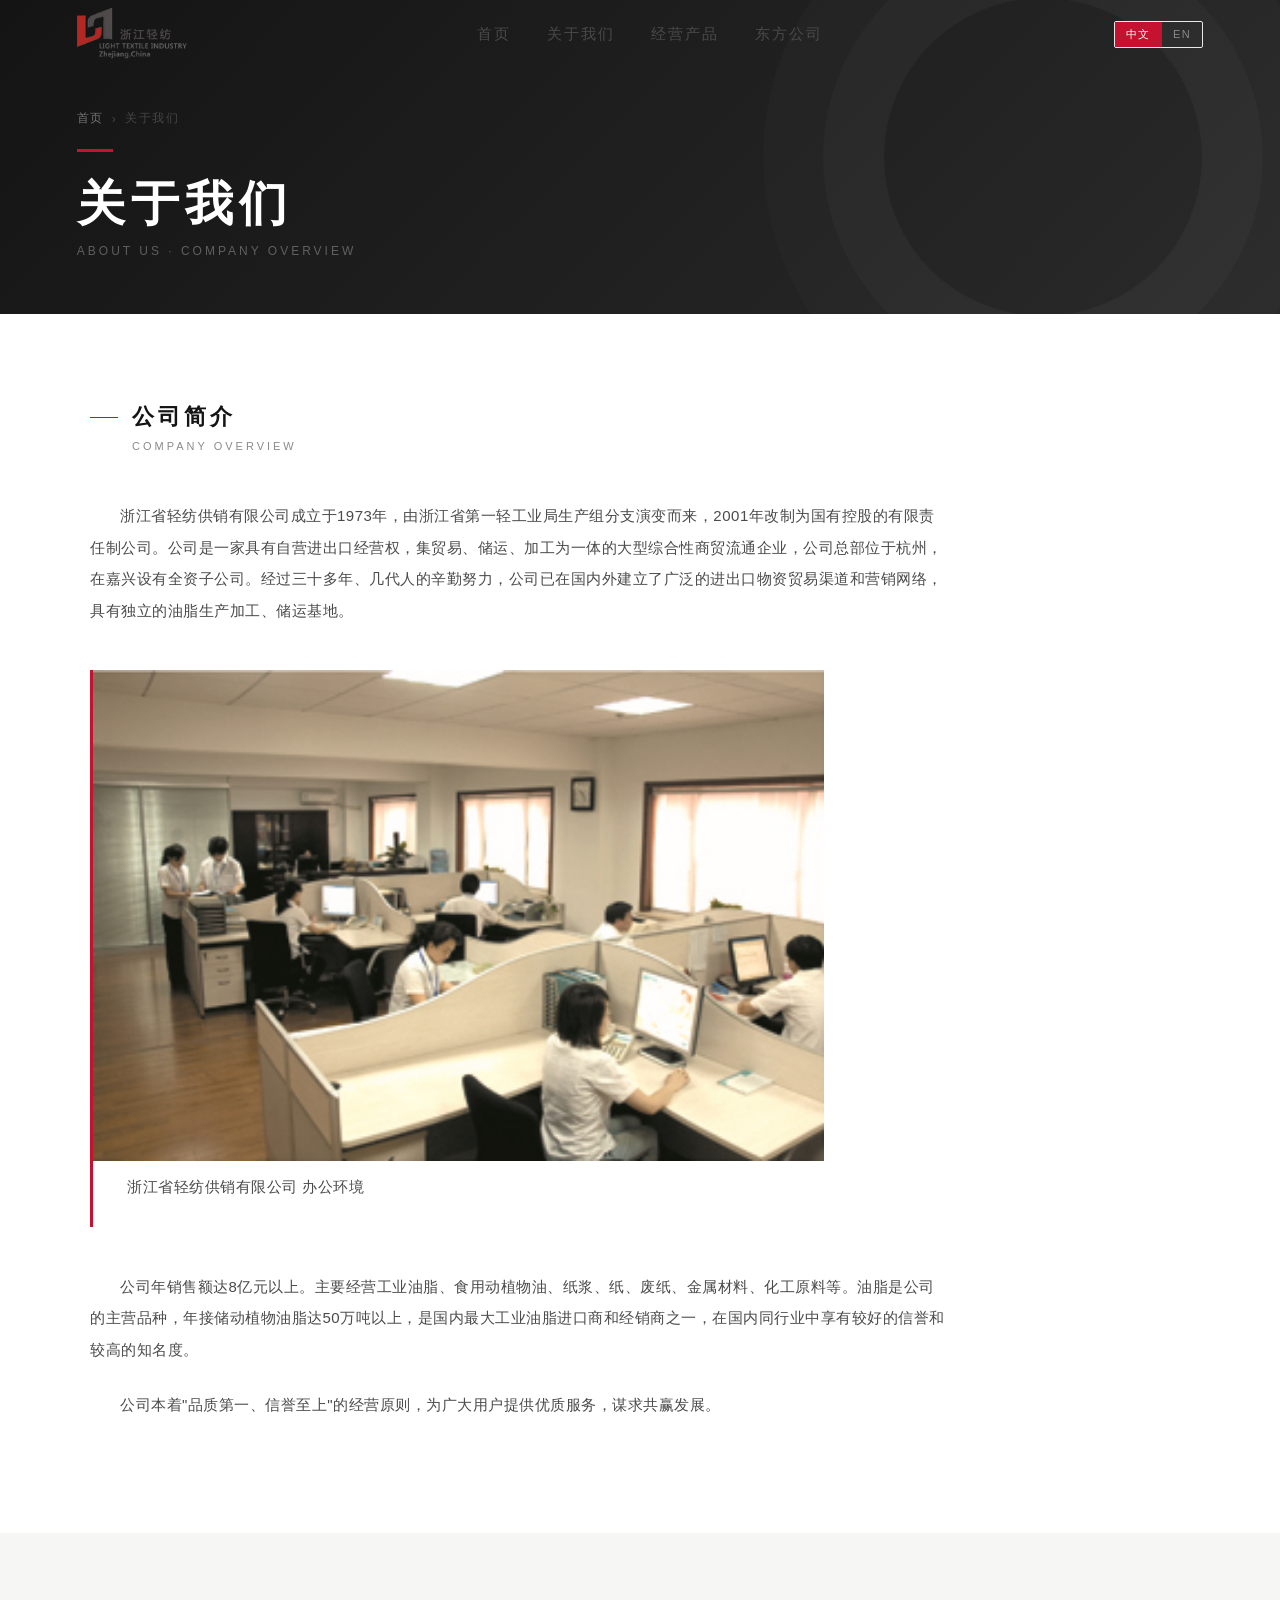
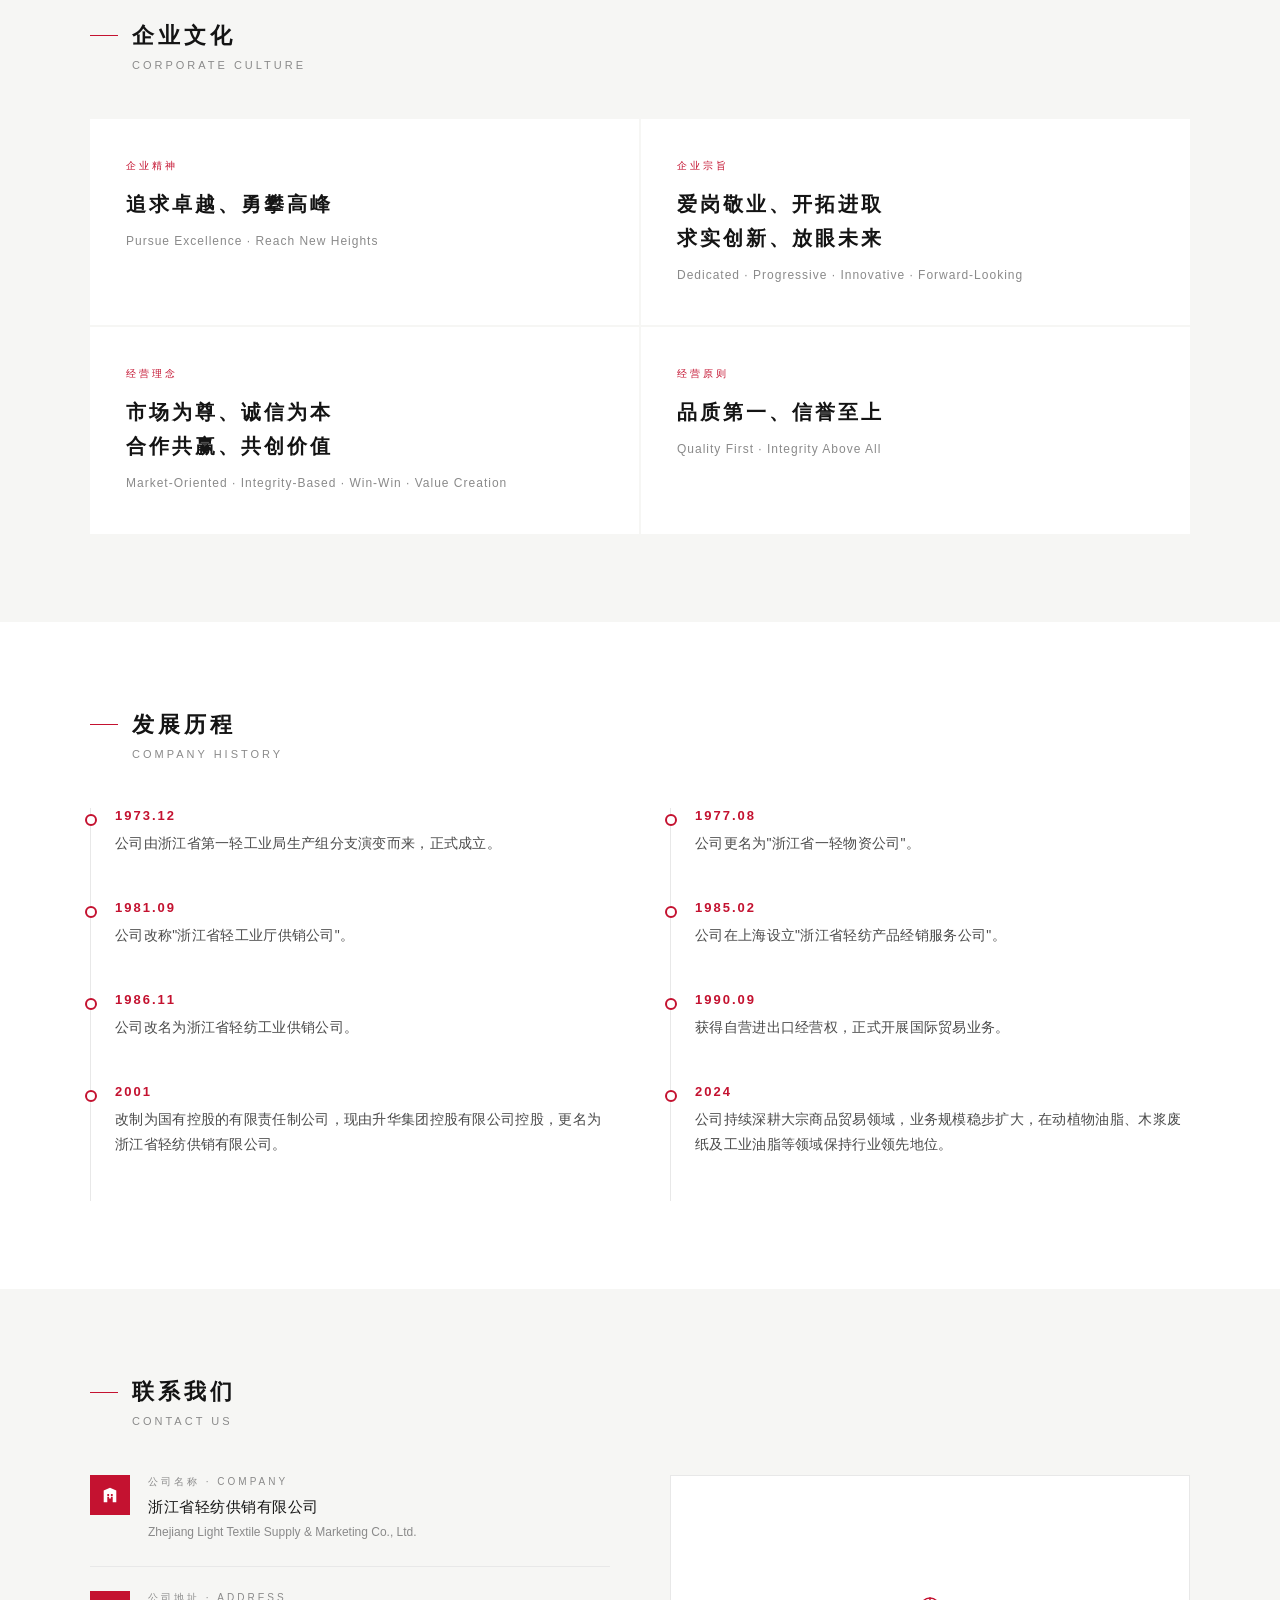
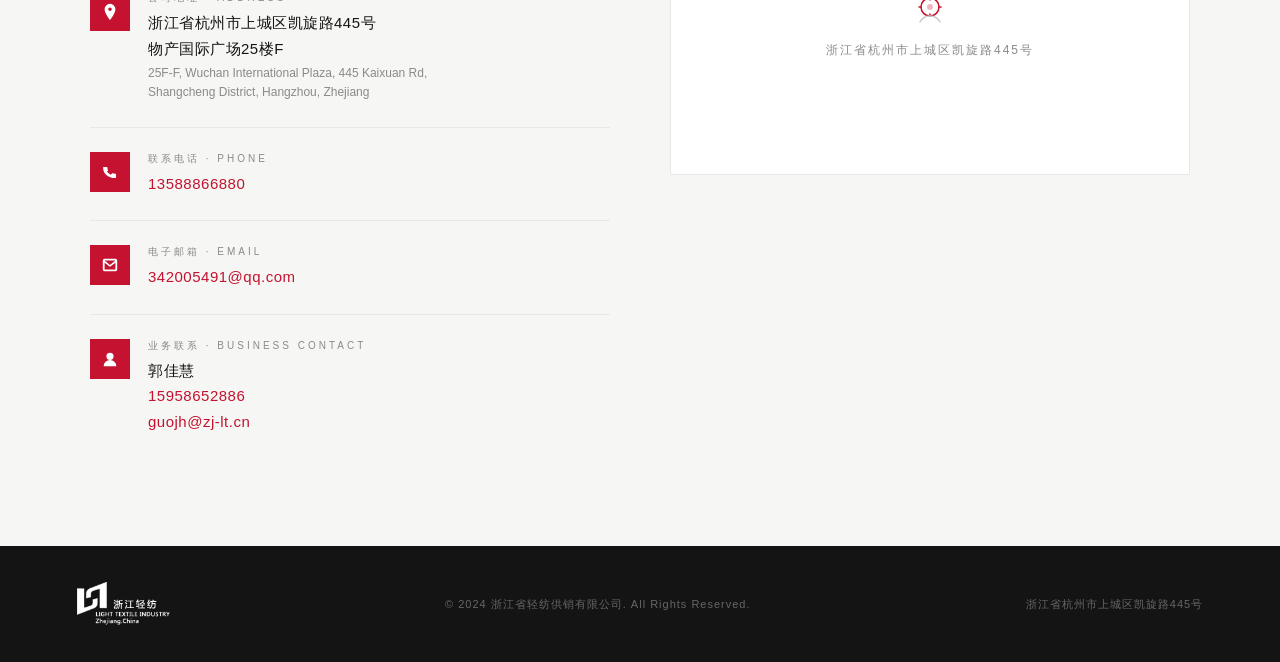
==== about.html @ 145a4813 "Add business contact person to about page contact section Co-Authored-By: Claude Sonnet 4.6 <noreply" ====
<!DOCTYPE html>
<html lang="zh-CN">
<head>
  <meta charset="UTF-8" />
  <meta name="viewport" content="width=device-width, initial-scale=1.0" />
  <title>关于我们 | 浙江省轻纺供销有限公司</title>
  <link rel="stylesheet" href="style.css" />
</head>
<body>

<!-- ════════════════════════════ NAV ════════════════════════════ -->
<nav id="nav" class="solid">
  <a class="logo" href="index.html">
    <img class="logo-img" src="images/logo-2.png" alt="浙江轻纺 Light Textile Industry" />
  </a>

  <ul class="nav-links">
    <li><a href="index.html"          data-i18n="nav_home"></a></li>
    <li><a href="about.html"          data-i18n="nav_about" class="nav-active"></a></li>
    <li><a href="index.html#business" data-i18n="nav_products"></a></li>
    <li><a href="#"                   data-i18n="nav_dongfang"></a></li>
  </ul>

  <div style="display:flex;align-items:center;gap:20px">
    <div class="lang-toggle">
      <button id="btn-cn" class="active" onclick="setLang('cn')">中文</button>
      <button id="btn-en"               onclick="setLang('en')">EN</button>
    </div>
    <div class="hamburger" id="ham" onclick="toggleMenu()">
      <span></span><span></span><span></span>
    </div>
  </div>
</nav>

<div class="mobile-menu" id="mobileMenu">
  <a href="index.html"          onclick="toggleMenu()" data-i18n="nav_home"></a>
  <a href="about.html"          onclick="toggleMenu()" data-i18n="nav_about"></a>
  <a href="index.html#business" onclick="toggleMenu()" data-i18n="nav_products"></a>
  <a href="#"                   onclick="toggleMenu()" data-i18n="nav_dongfang"></a>
</div>

<!-- ════════════════════════════ BANNER ════════════════════════════ -->
<div class="page-banner">
  <div class="breadcrumb">
    <a href="index.html" data-i18n="nav_home"></a>
    <span>›</span>
    <span data-i18n="nav_about"></span>
  </div>
  <div class="red-bar"></div>
  <h1 data-i18n="nav_about"></h1>
  <p  data-i18n="about_banner_en"></p>
</div>

<!-- ════════════════════════════ 公司简介 ════════════════════════════ -->
<div class="a-section" id="intro">
  <div class="a-section-inner">
    <div class="a-head rv">
      <div class="a-tag"><span data-i18n="tab_intro"></span></div>
      <p class="a-tag-en" data-i18n="tab_intro_en"></p>
    </div>

    <div class="intro-body">
      <p class="rv" data-i18n="intro_p1"></p>

      <div class="intro-img rv">
        <img src="images/aboutzjqf.png" alt="浙江省轻纺供销有限公司办公环境" style="width:66.67%;display:block;" />
        <p class="intro-img-cap" data-i18n="intro_img_cap"></p>
      </div>

      <p class="rv" data-i18n="intro_p2"></p>
      <p class="rv" data-i18n="intro_p3"></p>
    </div>
  </div>
</div>

<!-- ════════════════════════════ 企业文化 ════════════════════════════ -->
<div class="a-section a-section-alt" id="culture">
  <div class="a-section-inner">
    <div class="a-head rv">
      <div class="a-tag"><span data-i18n="tab_culture"></span></div>
      <p class="a-tag-en" data-i18n="tab_culture_en"></p>
    </div>

    <div class="culture-grid">
      <div class="culture-card rv d1">
        <div class="culture-label" data-i18n="cult1_lbl"></div>
        <div class="culture-value" data-i18n="cult1_val"></div>
        <div class="culture-value-en" data-i18n="cult1_en"></div>
      </div>
      <div class="culture-card rv d2">
        <div class="culture-label" data-i18n="cult2_lbl"></div>
        <div class="culture-value" data-i18n="cult2_val"></div>
        <div class="culture-value-en" data-i18n="cult2_en"></div>
      </div>
      <div class="culture-card rv d3">
        <div class="culture-label" data-i18n="cult3_lbl"></div>
        <div class="culture-value" data-i18n="cult3_val"></div>
        <div class="culture-value-en" data-i18n="cult3_en"></div>
      </div>
      <div class="culture-card rv d4">
        <div class="culture-label" data-i18n="cult4_lbl"></div>
        <div class="culture-value" data-i18n="cult4_val"></div>
        <div class="culture-value-en" data-i18n="cult4_en"></div>
      </div>
    </div>
  </div>
</div>

<!-- ════════════════════════════ 发展历程 ════════════════════════════ -->
<div class="a-section" id="history">
  <div class="a-section-inner">
    <div class="a-head rv">
      <div class="a-tag"><span data-i18n="tab_history"></span></div>
      <p class="a-tag-en" data-i18n="tab_history_en"></p>
    </div>

    <div class="timeline">
      <div class="tl-item rv d1">
        <div class="tl-dot"></div>
        <div class="tl-year">1973.12</div>
        <div class="tl-text" data-i18n="tl1"></div>
      </div>
      <div class="tl-item rv d2">
        <div class="tl-dot"></div>
        <div class="tl-year">1977.08</div>
        <div class="tl-text" data-i18n="tl2"></div>
      </div>
      <div class="tl-item rv d1">
        <div class="tl-dot"></div>
        <div class="tl-year">1981.09</div>
        <div class="tl-text" data-i18n="tl3"></div>
      </div>
      <div class="tl-item rv d2">
        <div class="tl-dot"></div>
        <div class="tl-year">1985.02</div>
        <div class="tl-text" data-i18n="tl4"></div>
      </div>
      <div class="tl-item rv d1">
        <div class="tl-dot"></div>
        <div class="tl-year">1986.11</div>
        <div class="tl-text" data-i18n="tl5"></div>
      </div>
      <div class="tl-item rv d2">
        <div class="tl-dot"></div>
        <div class="tl-year">1990.09</div>
        <div class="tl-text" data-i18n="tl6"></div>
      </div>
      <div class="tl-item rv d1">
        <div class="tl-dot"></div>
        <div class="tl-year">2001</div>
        <div class="tl-text" data-i18n="tl7"></div>
      </div>
      <div class="tl-item rv d2">
        <div class="tl-dot"></div>
        <div class="tl-year">2024</div>
        <div class="tl-text" data-i18n="tl8"></div>
      </div>
    </div>
  </div>
</div>

<!-- ════════════════════════════ 联系我们 ════════════════════════════ -->
<div class="a-section a-section-alt" id="contact">
  <div class="a-section-inner">
    <div class="a-head rv">
      <div class="a-tag"><span data-i18n="tab_contact"></span></div>
      <p class="a-tag-en" data-i18n="tab_contact_en"></p>
    </div>

    <div class="contact-panel-grid">
      <div class="c-items">
        <div class="cp-item rv d1">
          <div class="cp-icon">
            <svg width="18" height="18" viewBox="0 0 20 20" fill="currentColor">
              <path d="M3 18V5l7-3 7 3v13h-4v-4H7v4H3Zm4-7h2V9H7v2Zm4 0h2V9h-2v2Zm-4 3h2v-2H7v2Zm4 0h2v-2h-2v2Z"/>
            </svg>
          </div>
          <div>
            <p class="cp-lbl" data-i18n="c_company_lbl"></p>
            <p class="cp-val" data-i18n="c_company_val"></p>
            <p class="cp-val-en" data-i18n="c_company_en"></p>
          </div>
        </div>
        <div class="cp-item rv d2">
          <div class="cp-icon">
            <svg width="18" height="18" viewBox="0 0 20 20" fill="currentColor">
              <path d="M10 2a6 6 0 0 0-6 6c0 4.5 6 12 6 12s6-7.5 6-12a6 6 0 0 0-6-6Zm0 8a2 2 0 1 1 0-4 2 2 0 0 1 0 4Z"/>
            </svg>
          </div>
          <div>
            <p class="cp-lbl" data-i18n="c_addr_lbl"></p>
            <p class="cp-val" data-i18n="c_addr_val"></p>
            <p class="cp-val-en" data-i18n="c_addr_en"></p>
          </div>
        </div>
        <div class="cp-item rv d1">
          <div class="cp-icon">
            <svg width="18" height="18" viewBox="0 0 20 20" fill="currentColor">
              <path d="M6.6 8.8c.9 1.8 2.4 3.3 4.2 4.2l1.4-1.4c.2-.2.5-.3.7-.1 1 .3 2.1.5 3.1.5.4 0 .7.3.7.7V16c0 .4-.3.7-.7.7C7.5 16.7 2.3 11.5 2.3 5.2 2.3 4.8 2.6 4.5 3 4.5h3.5c.4 0 .7.3.7.7 0 1.1.2 2.1.5 3.1.1.2 0 .5-.1.7L6.6 8.8Z"/>
            </svg>
          </div>
          <div>
            <p class="cp-lbl" data-i18n="c_tel_lbl"></p>
            <p class="cp-val"><a href="tel:13588866880">13588866880</a></p>
          </div>
        </div>
        <div class="cp-item rv d2">
          <div class="cp-icon">
            <svg width="18" height="18" viewBox="0 0 20 20" fill="currentColor">
              <path d="M2 5a2 2 0 0 1 2-2h12a2 2 0 0 1 2 2v10a2 2 0 0 1-2 2H4a2 2 0 0 1-2-2V5Zm2 0 6 5 6-5H4Zm0 2.5V15h12V7.5L10 12 4 7.5Z"/>
            </svg>
          </div>
          <div>
            <p class="cp-lbl" data-i18n="c_email_lbl"></p>
            <p class="cp-val"><a href="mailto:342005491@qq.com">342005491@qq.com</a></p>
          </div>
        </div>
        <div class="cp-item rv d1" style="border-bottom:none">
          <div class="cp-icon">
            <svg width="18" height="18" viewBox="0 0 20 20" fill="currentColor">
              <path d="M10 11a4 4 0 1 0 0-8 4 4 0 0 0 0 8Zm-7 7a7 7 0 0 1 14 0H3Z"/>
            </svg>
          </div>
          <div>
            <p class="cp-lbl" data-i18n="c_biz_contact_lbl"></p>
            <p class="cp-val" data-i18n="c_biz_contact_name"></p>
            <p class="cp-val"><a href="tel:15958652886">15958652886</a></p>
            <p class="cp-val"><a href="mailto:guojh@zj-lt.cn">guojh@zj-lt.cn</a></p>
          </div>
        </div>
      </div>

      <div class="rv d2" style="display:flex;flex-direction:column;gap:0">
        <div class="map-placeholder">
          <svg width="36" height="36" viewBox="0 0 36 36" fill="none">
            <circle cx="18" cy="15" r="9" stroke="#C41230" stroke-width="1.5"/>
            <path d="M18 6v2M18 22v2M9 15H7M29 15h-2" stroke="#C41230" stroke-width="1.5" stroke-linecap="round"/>
            <circle cx="18" cy="15" r="3" fill="#C41230" opacity=".3"/>
            <path d="M8 30c2-4 5-6 10-6s8 2 10 6" stroke="#ccc" stroke-width="1.5" stroke-linecap="round"/>
          </svg>
          <span data-i18n="map_hint"></span>
        </div>
      </div>
    </div>
  </div>
</div>

<!-- ════════════════════════════ FOOTER ════════════════════════════ -->
<footer>
  <div class="f-logo"><img src="images/logo-2.png" alt="浙江轻纺" style="height:44px;width:auto;filter:brightness(0) invert(1);display:block;" /></div>
  <div class="f-copy" data-i18n="footer_copy"></div>
  <div class="f-addr" data-i18n="footer_addr"></div>
</footer>

<script src="main.js"></script>
</body>
</html>
---- style.css ----
/* ─── Reset & Variables ──────────────────────────────────────────── */
*, *::before, *::after { box-sizing: border-box; margin: 0; padding: 0; }

:root {
  --red:        #C41230;
  --red-dark:   #9B0E25;
  --red-light:  #E8183A;
  --ink:        #141414;
  --gray:       #4A4A4A;
  --muted:      #8A8A8A;
  --line:       #E8E8E8;
  --bg:         #F6F6F4;
  --white:      #FFFFFF;
  --font:       'PingFang SC','Noto Sans SC','Microsoft YaHei',sans-serif;
  --ease:       cubic-bezier(.25,.46,.45,.94);
}

html { scroll-behavior: smooth; }

body {
  font-family: var(--font);
  color: var(--ink);
  background: var(--white);
  overflow-x: hidden;
}

/* ─── Scrollbar ──────────────────────────────────────────────────── */
::-webkit-scrollbar { width: 4px; }
::-webkit-scrollbar-track { background: transparent; }
::-webkit-scrollbar-thumb { background: var(--red); border-radius: 2px; }

/* ─── Nav ────────────────────────────────────────────────────────── */
nav {
  position: fixed;
  inset: 0 0 auto;
  z-index: 900;
  height: 68px;
  padding: 0 6%;
  display: flex;
  align-items: center;
  justify-content: space-between;
  transition: background .4s var(--ease), box-shadow .4s var(--ease);
}
nav.solid {
  background: rgba(255,255,255,.96);
  backdrop-filter: blur(24px);
  box-shadow: 0 1px 0 var(--line);
}

.logo {
  display: flex;
  align-items: center;
  text-decoration: none;
  flex-shrink: 0;
}
.logo-img {
  height: 52px;
  width: auto;
  display: block;
  filter: none;
}

/* ── Language toggle ── */
.lang-toggle {
  display: flex;
  align-items: center;
  gap: 0;
  border: 1px solid var(--line);
  border-radius: 2px;
  overflow: hidden;
  flex-shrink: 0;
}
.lang-toggle button {
  padding: 5px 11px;
  font-family: var(--font);
  font-size: 11px; letter-spacing: 1.5px;
  background: transparent;
  border: none;
  cursor: pointer;
  color: var(--muted);
  transition: all .3s var(--ease);
}
.lang-toggle button.active {
  background: var(--red);
  color: #fff;
}
nav.solid .lang-toggle button.active {
  color: #fff;
}

.nav-links {
  display: flex; gap: 36px; list-style: none;
}
.nav-links a {
  font-size: 15px; letter-spacing: 2px;
  color: var(--gray);
  text-decoration: none;
  position: relative; padding-bottom: 3px;
  transition: color .3s;
}
.nav-links a::after {
  content: '';
  position: absolute; bottom: 0; left: 0;
  width: 0; height: 1px;
  background: var(--red);
  transition: width .35s var(--ease);
}
.nav-links a:hover::after { width: 100%; }
.nav-links a:hover { color: var(--red) !important; }

/* hamburger */
.hamburger {
  display: none; flex-direction: column; gap: 5px;
  cursor: pointer; padding: 4px;
}
.hamburger span {
  width: 24px; height: 1.5px;
  background: var(--ink);
  transition: all .3s var(--ease);
}

.mobile-menu {
  display: none; position: fixed;
  inset: 68px 0 0;
  background: rgba(255,255,255,.97);
  backdrop-filter: blur(24px);
  z-index: 800;
  flex-direction: column;
  align-items: center;
  justify-content: center;
  gap: 40px;
  opacity: 0;
  pointer-events: none;
  transition: opacity .3s var(--ease);
}
.mobile-menu.open { opacity: 1; pointer-events: all; }
.mobile-menu a {
  font-size: 20px; letter-spacing: 4px;
  color: var(--ink); text-decoration: none;
  font-weight: 300;
  transition: color .3s;
}
.mobile-menu a:hover { color: var(--red); }

/* ─── Hero ───────────────────────────────────────────────────────── */
.hero {
  position: relative;
  height: 100svh; min-height: 600px;
  overflow: hidden;
}

/* slides */
.slide {
  position: absolute; inset: 0;
  opacity: 0;
  transform: scale(1.06);
  transition: opacity 1.4s var(--ease), transform 1.4s var(--ease);
}
.slide.active { opacity: 1; transform: scale(1); }

.slide-1 { background: linear-gradient(145deg,#f8f5f0 0%,#f0e8df 40%,#ede2d5 65%,#f5f0e8 100%); }
.slide-2 {
  background-image: url('images/hero2.jpg');
  background-size: cover;
  background-position: center;
}
.slide-3 { background: linear-gradient(145deg,#f4f7fb 0%,#e8eef8 40%,#dce8f5 65%,#d8e6f2 100%); }

.slide-art {
  position: absolute; inset: 0;
  overflow: hidden;
}

/* slide 1 – geometric rings */
.slide-1 .slide-art::before {
  content: '';
  position: absolute;
  right: -10%; top: 50%; transform: translateY(-50%);
  width: 70vh; height: 70vh;
  border-radius: 50%;
  border: 1px solid rgba(0,0,0,.06);
  box-shadow:
    0 0 0 70px rgba(0,0,0,.025),
    0 0 0 140px rgba(0,0,0,.015),
    0 0 0 210px rgba(0,0,0,.01);
}

/* slide 2 – photo, no overlay */
.slide-2 .slide-art { display: none; }

/* slide 3 – radial rings from bottom-left */
.slide-3 .slide-art::before {
  content: '';
  position: absolute;
  left: -5%; bottom: -10%;
  width: 80vh; height: 80vh;
  border-radius: 50%;
  border: 1px solid rgba(0,0,0,.06);
  box-shadow:
    0 0 0 60px  rgba(0,0,0,.03),
    0 0 0 120px rgba(0,0,0,.02),
    0 0 0 190px rgba(0,0,0,.015),
    0 0 0 260px rgba(0,0,0,.01);
}

.hero-overlay { display: none; }

/* content */
.hero-content {
  position: relative; z-index: 10;
  height: 100%;
  display: flex; flex-direction: column;
  justify-content: center;
  padding: 0 6%;
  padding-top: 68px;
}

.hero-badge {
  display: inline-flex; align-items: center; gap: 10px;
  margin-bottom: 32px;
  opacity: 0; animation: fadeUp .9s var(--ease) .3s forwards;
}
.hero-badge-dot {
  width: 6px; height: 6px; border-radius: 50%;
  background: var(--red);
  animation: pulse 2s ease infinite;
}
@keyframes pulse {
  0%,100% { opacity: 1; transform: scale(1); }
  50%      { opacity: .5; transform: scale(1.4); }
}
.hero-badge-text {
  font-size: 11px; letter-spacing: 3px;
  color: var(--muted);
  text-transform: uppercase;
}

.hero-slogan {
  font-size: clamp(50px,8vw,100px);
  font-weight: 700;
  color: var(--ink);
  letter-spacing: 10px;
  line-height: 1.08;
  margin-bottom: 18px;
  opacity: 0; animation: fadeUp .9s var(--ease) .5s forwards;
}
.hero-slogan em {
  font-style: normal;
  color: var(--red);
}

.hero-sub {
  font-size: clamp(13px,1.6vw,18px);
  color: var(--muted);
  letter-spacing: 5px;
  font-weight: 300;
  margin-bottom: 52px;
  opacity: 0; animation: fadeUp .9s var(--ease) .7s forwards;
}

.hero-btns {
  display: flex; gap: 16px; flex-wrap: wrap;
  opacity: 0; animation: fadeUp .9s var(--ease) .9s forwards;
}

.btn {
  padding: 13px 34px;
  font-family: var(--font);
  font-size: 12px; letter-spacing: 2.5px;
  cursor: pointer; border: none;
  transition: all .3s var(--ease);
  text-decoration: none;
  display: inline-block;
}
.btn-red {
  background: var(--red); color: #fff;
}
.btn-red:hover {
  background: var(--red-dark);
  transform: translateY(-2px);
  box-shadow: 0 12px 32px rgba(196,18,48,.35);
}
.btn-ghost {
  background: transparent; color: var(--ink);
  border: 1px solid rgba(0,0,0,.2);
}
.btn-ghost:hover {
  border-color: var(--ink);
  background: rgba(0,0,0,.05);
}
.btn-dark {
  background: var(--ink); color: #fff;
}
.btn-dark:hover {
  background: #2a2a2a;
  transform: translateY(-2px);
  box-shadow: 0 12px 32px rgba(0,0,0,.2);
}

/* hero controls */
.hero-nav {
  position: absolute; z-index: 20;
  bottom: 44px; right: 6%;
  display: flex; align-items: center; gap: 14px;
}
.h-arrow {
  width: 44px; height: 44px;
  border: 1px solid rgba(0,0,0,.18);
  background: rgba(255,255,255,.6);
  backdrop-filter: blur(8px);
  color: var(--ink); cursor: pointer;
  display: grid; place-items: center;
  font-size: 16px;
  transition: all .3s var(--ease);
}
.h-arrow:hover { background: var(--red); border-color: var(--red); color: #fff; }

.h-dots { display: flex; gap: 7px; }
.h-dot {
  width: 6px; height: 6px; border-radius: 3px;
  background: rgba(0,0,0,.2);
  cursor: pointer;
  transition: all .4s var(--ease);
}
.h-dot.on { width: 22px; background: var(--red); }

/* scroll cue */
.scroll-cue {
  position: absolute; z-index: 20;
  bottom: 44px; left: 6%;
  display: flex; align-items: center; gap: 12px;
  color: var(--muted);
  font-size: 10px; letter-spacing: 3px;
  text-transform: uppercase;
}
.scroll-track {
  width: 44px; height: 1px;
  background: rgba(0,0,0,.15);
  overflow: hidden; position: relative;
}
.scroll-track::after {
  content: '';
  position: absolute; top: 0; left: -100%; width: 100%; height: 100%;
  background: var(--red);
  animation: track 2.2s ease infinite;
}
@keyframes track { to { left: 100%; } }

/* ─── Section base ───────────────────────────────────────────────── */
.section { padding: 110px 6%; }

.tag {
  display: flex; align-items: center; gap: 14px;
  margin-bottom: 18px;
}
.tag::before {
  content: ''; width: 28px; height: 1px; background: var(--red);
}
.tag span {
  font-size: 10px; letter-spacing: 4px;
  color: var(--red); text-transform: uppercase;
}

.sec-title {
  font-size: clamp(30px,4.5vw,54px);
  font-weight: 700;
  letter-spacing: 5px;
  line-height: 1.15;
  margin-bottom: 10px;
}
.sec-en {
  font-size: 11px; letter-spacing: 3px;
  color: var(--muted); text-transform: uppercase;
  font-weight: 300; margin-bottom: 64px;
}

/* ─── About ──────────────────────────────────────────────────────── */
.about { background: var(--white); }
.about-inner {
  display: grid;
  grid-template-columns: 1fr 420px;
  gap: 80px;
  align-items: center;
}

.about-lead {
  font-size: clamp(17px,2vw,22px);
  line-height: 1.9; letter-spacing: 1.5px;
  color: var(--gray); font-weight: 300;
  margin-bottom: 14px;
}
.about-lead strong { color: var(--red); font-weight: 700; }

.about-lead-en {
  font-size: 13px; line-height: 1.85;
  letter-spacing: .5px; color: var(--muted);
  font-weight: 300; margin-bottom: 48px;
}

.stats {
  display: flex; gap: 52px;
}
.stat-num {
  font-size: 52px; font-weight: 700;
  color: var(--red); line-height: 1;
  letter-spacing: -2px;
}
.stat-num sup { font-size: 22px; letter-spacing: 0; }
.stat-lbl {
  margin-top: 8px; font-size: 11px;
  color: var(--muted); letter-spacing: 1.5px;
  line-height: 1.7;
}

/* about visual */
.about-vis {
  position: relative;
  height: 500px;
}
.about-frame {
  position: absolute;
  inset: 0;
  background: var(--bg);
  overflow: hidden;
}
.about-frame svg { width: 100%; height: 100%; }

.about-accent {
  position: absolute;
  bottom: -24px; left: -24px;
  width: 180px; height: 180px;
  background: var(--red);
  opacity: .07;
  z-index: -1;
}
.about-line-v {
  position: absolute;
  top: 0; left: -1px;
  width: 3px; height: 100%;
  background: var(--red);
}

/* ─── Business ───────────────────────────────────────────────────── */
.business { background: var(--bg); }

.biz-grid {
  display: grid;
  grid-template-columns: repeat(3,1fr);
  gap: 2px;
}

.biz-card {
  background: var(--white);
  padding: 56px 40px 48px;
  position: relative; overflow: hidden;
  transition: transform .5s var(--ease), box-shadow .5s var(--ease);
  cursor: default;
}
.biz-card:hover {
  transform: translateY(-10px);
  box-shadow: 0 32px 64px rgba(0,0,0,.07);
  z-index: 5;
}
.biz-card::after {
  content: '';
  position: absolute; bottom: 0; left: 0;
  width: 100%; height: 3px;
  background: var(--red);
  transform: scaleX(0);
  transform-origin: left;
  transition: transform .45s var(--ease);
}
.biz-card:hover::after { transform: scaleX(1); }

.biz-num {
  position: absolute; top: 16px; right: 28px;
  font-size: 88px; font-weight: 700;
  color: var(--bg); line-height: 1;
  transition: color .4s;
  user-select: none;
}
.biz-card:hover .biz-num { color: rgba(196,18,48,.05); }

.biz-icon {
  width: 52px; height: 52px;
  color: var(--red); margin-bottom: 28px;
}

.biz-cn {
  font-size: 22px; font-weight: 700;
  letter-spacing: 3px; margin-bottom: 6px;
}
.biz-en {
  font-size: 11px; letter-spacing: 2.5px;
  color: var(--muted); text-transform: uppercase;
  margin-bottom: 24px;
}
.biz-desc {
  font-size: 13.5px; color: var(--gray);
  line-height: 1.85; letter-spacing: .3px;
}
.biz-desc em {
  display: block;
  font-style: normal; color: var(--muted);
  font-size: 12px; line-height: 1.8;
  margin-top: 14px; padding-top: 14px;
  border-top: 1px solid var(--line);
}

/* ─── Contact ────────────────────────────────────────────────────── */
.contact { background: var(--white); }

.contact-inner {
  display: grid;
  grid-template-columns: 1fr 380px;
  gap: 80px;
  align-items: start;
}

.c-items { display: flex; flex-direction: column; gap: 0; }

.c-item {
  display: flex; gap: 20px; align-items: flex-start;
  padding: 28px 0;
  border-bottom: 1px solid var(--line);
}
.c-item:first-child { padding-top: 0; }

.c-icon {
  width: 42px; height: 42px;
  background: var(--red);
  display: grid; place-items: center;
  color: #fff; flex-shrink: 0;
}
.c-lbl {
  font-size: 10px; letter-spacing: 3px;
  color: var(--muted); text-transform: uppercase;
  margin-bottom: 6px;
}
.c-val {
  font-size: 15px; color: var(--ink);
  letter-spacing: .8px; line-height: 1.7;
}
.c-val-en {
  font-size: 12px; color: var(--muted);
  line-height: 1.7; margin-top: 3px;
}
.c-val a { color: var(--red); text-decoration: none; }

/* right panel */
.c-right { display: flex; flex-direction: column; gap: 0; }

.qr-box {
  background: var(--bg);
  padding: 40px 32px;
  display: flex; flex-direction: column; align-items: center;
  gap: 16px;
}
.qr-wrap {
  width: 164px; height: 164px;
  background: #fff;
  padding: 10px;
  box-shadow: 0 4px 24px rgba(0,0,0,.06);
}
.qr-lbl {
  font-size: 11px; letter-spacing: 2px;
  color: var(--muted); text-align: center;
  line-height: 1.8;
}

.brand-band {
  background: linear-gradient(135deg,var(--red),var(--red-dark));
  padding: 36px 32px;
  text-align: center; color: #fff;
}
.brand-band h3 {
  font-size: 17px; font-weight: 700;
  letter-spacing: 3px; margin-bottom: 6px;
}
.brand-band p {
  font-size: 10px; letter-spacing: 2px;
  opacity: .7; margin-bottom: 22px;
}
.brand-band hr {
  border: none;
  border-top: 1px solid rgba(255,255,255,.2);
  margin: 0 auto 18px;
  width: 36px;
}
.brand-band cite {
  font-style: normal; font-size: 12px;
  opacity: .6; letter-spacing: 1.5px;
  line-height: 2;
}

/* ─── Footer ─────────────────────────────────────────────────────── */
footer {
  background: var(--ink);
  padding: 36px 6%;
  display: flex; align-items: center;
  justify-content: space-between;
  flex-wrap: wrap; gap: 16px;
}
.f-logo { color: #fff; font-size: 13px; font-weight: 600; letter-spacing: 2px; }
.f-copy { font-size: 11px; color: rgba(255,255,255,.35); letter-spacing: 1px; }
.f-addr { font-size: 11px; color: rgba(255,255,255,.35); letter-spacing: 1px; }

/* ─── Reveal ─────────────────────────────────────────────────────── */
.rv {
  opacity: 0;
  transform: translateY(36px);
  transition: opacity .85s var(--ease), transform .85s var(--ease);
}
.rv.in { opacity: 1; transform: translateY(0); }
.rv.d1 { transition-delay: .1s; }
.rv.d2 { transition-delay: .2s; }
.rv.d3 { transition-delay: .3s; }
.rv.d4 { transition-delay: .4s; }

@keyframes fadeUp {
  from { opacity: 0; transform: translateY(28px); }
  to   { opacity: 1; transform: translateY(0); }
}

/* ─── Responsive ─────────────────────────────────────────────────── */
@media (max-width: 900px) {
  .nav-links { display: none; }
  .hamburger { display: flex; }
  .mobile-menu { display: flex; }

  .about-inner { grid-template-columns: 1fr; }
  .about-vis { height: 320px; order: -1; }

  .biz-grid { grid-template-columns: 1fr; }

  .contact-inner { grid-template-columns: 1fr; }

  footer { flex-direction: column; text-align: center; }
}

@media (max-width: 600px) {
  .section { padding: 80px 5%; }
  .stats { gap: 28px; }
  .hero-slogan { letter-spacing: 6px; }
}
/* ─── Page Banner ────────────────────────────────────────────────── */
.page-banner {
  background: linear-gradient(135deg, var(--ink) 0%, #2a2a2a 100%);
  padding: 110px 6% 56px;
  position: relative;
  overflow: hidden;
}
.page-banner::after {
  content: '';
  position: absolute;
  right: 6%; top: 50%; transform: translateY(-50%);
  width: 320px; height: 320px;
  border-radius: 50%;
  border: 1px solid rgba(255,255,255,.04);
  box-shadow:
    0 0 0 60px  rgba(255,255,255,.025),
    0 0 0 120px rgba(255,255,255,.015);
}
.breadcrumb {
  display: flex; align-items: center; gap: 8px;
  font-size: 12px; letter-spacing: 1.5px;
  color: rgba(255,255,255,.4);
  margin-bottom: 22px;
}
.breadcrumb a {
  color: rgba(255,255,255,.4); text-decoration: none;
  transition: color .3s;
}
.breadcrumb a:hover { color: var(--red); }
.breadcrumb span { color: rgba(255,255,255,.2); }
.red-bar {
  width: 36px; height: 3px;
  background: var(--red);
  margin-bottom: 20px;
}
.page-banner h1 {
  font-size: clamp(28px,4vw,48px);
  font-weight: 700; color: #fff;
  letter-spacing: 6px;
  position: relative; z-index: 1;
}
.page-banner > p {
  font-size: 12px; letter-spacing: 3px;
  color: rgba(255,255,255,.3);
  margin-top: 8px; text-transform: uppercase;
  position: relative; z-index: 1;
}

/* ─── Section wrapper ────────────────────────────────────────────── */
.a-section {
  padding: 88px 6%;
  background: var(--white);
}
.a-section-alt {
  background: var(--bg);
}
.a-section-inner {
  max-width: 1100px;
  margin: 0 auto;
}

/* Section heading */
.a-head { margin-bottom: 48px; }
.a-tag {
  display: flex; align-items: center; gap: 14px;
  margin-bottom: 8px;
}
.a-tag::before {
  content: ''; width: 28px; height: 1px; background: var(--red);
}
.a-tag span {
  font-size: 22px; font-weight: 700;
  letter-spacing: 4px; color: var(--ink);
}
.a-tag-en {
  font-size: 11px; letter-spacing: 3px;
  color: var(--muted); text-transform: uppercase;
  padding-left: 42px;
}

/* ─── Intro ──────────────────────────────────────────────────────── */
.intro-body p {
  font-size: 15px; line-height: 2.1;
  color: var(--gray); letter-spacing: .5px;
  margin-bottom: 24px;
  text-indent: 2em;
  max-width: 860px;
}
.intro-img {
  margin: 44px 0;
  overflow: hidden;
  border-left: 3px solid var(--red);
}
.intro-img-cap {
  font-size: 11px; letter-spacing: 2px;
  color: var(--muted); margin-top: 10px;
  padding-left: 4px;
}

/* ─── Culture ────────────────────────────────────────────────────── */
.culture-grid {
  display: grid;
  grid-template-columns: repeat(2, 1fr);
  gap: 2px;
}
.culture-card {
  background: var(--white);
  padding: 40px 36px;
  position: relative;
  transition: transform .4s var(--ease), box-shadow .4s var(--ease);
}
.culture-card:hover {
  transform: translateY(-6px);
  box-shadow: 0 20px 48px rgba(0,0,0,.07);
  z-index: 2;
}
.culture-card::before {
  content: '';
  position: absolute; top: 0; left: 0;
  width: 3px; height: 100%;
  background: var(--red);
  transform: scaleY(0);
  transform-origin: top;
  transition: transform .4s var(--ease);
}
.culture-card:hover::before { transform: scaleY(1); }
.culture-label {
  font-size: 10px; letter-spacing: 3px;
  color: var(--red); text-transform: uppercase;
  margin-bottom: 14px;
}
.culture-value {
  font-size: 20px; font-weight: 700;
  letter-spacing: 3px; color: var(--ink);
  line-height: 1.7; white-space: pre-line;
}
.culture-value-en {
  font-size: 12px; letter-spacing: 1px;
  color: var(--muted); margin-top: 10px;
  line-height: 1.7;
}

/* ─── Timeline ───────────────────────────────────────────────────── */
.timeline {
  position: relative;
  padding-left: 0;
  display: grid;
  grid-template-columns: repeat(2, 1fr);
  gap: 0 60px;
}
.timeline::before {
  display: none;
}
.tl-item {
  position: relative;
  padding: 0 0 44px 24px;
  border-left: 1px solid var(--line);
}
.tl-item:last-child { padding-bottom: 0; }
.tl-dot {
  position: absolute; left: -6px; top: 6px;
  width: 12px; height: 12px; border-radius: 50%;
  border: 2px solid var(--red);
  background: var(--white);
  transition: background .3s;
}
.tl-item:hover .tl-dot { background: var(--red); }
.tl-year {
  font-size: 13px; font-weight: 700;
  color: var(--red); letter-spacing: 2px;
  margin-bottom: 8px;
}
.tl-text {
  font-size: 14px; color: var(--gray);
  letter-spacing: .3px; line-height: 1.8;
}

/* ─── Contact ────────────────────────────────────────────────────── */
.contact-panel-grid {
  display: grid;
  grid-template-columns: 1fr 1fr;
  gap: 60px;
  align-items: start;
}
.c-items { display: flex; flex-direction: column; }
.cp-item {
  display: flex; gap: 18px; align-items: flex-start;
  padding: 24px 0;
  border-bottom: 1px solid var(--line);
}
.cp-item:first-child { padding-top: 0; }
.cp-icon {
  width: 40px; height: 40px;
  background: var(--red);
  display: grid; place-items: center;
  color: #fff; flex-shrink: 0;
}
.cp-lbl {
  font-size: 10px; letter-spacing: 3px;
  color: var(--muted); text-transform: uppercase;
  margin-bottom: 5px;
}
.cp-val {
  font-size: 15px; color: var(--ink);
  letter-spacing: .5px; line-height: 1.7;
}
.cp-val a { color: var(--red); text-decoration: none; }
.cp-val-en { font-size: 12px; color: var(--muted); margin-top: 3px; line-height: 1.6; }
.map-placeholder {
  background: var(--white);
  height: 300px;
  display: flex; flex-direction: column;
  align-items: center; justify-content: center;
  gap: 14px; border: 1px solid var(--line);
  color: var(--muted);
  font-size: 12px; letter-spacing: 2px;
}

/* Nav active */
nav.solid .nav-active { color: var(--red) !important; }
nav.solid .nav-active::after { width: 100% !important; }

/* ─── Responsive ─────────────────────────────────────────────────── */
@media (max-width: 900px) {
  .culture-grid { grid-template-columns: 1fr; }
  .timeline { grid-template-columns: 1fr; gap: 0; }
  .contact-panel-grid { grid-template-columns: 1fr; gap: 40px; }
  .a-section { padding: 64px 5%; }
}
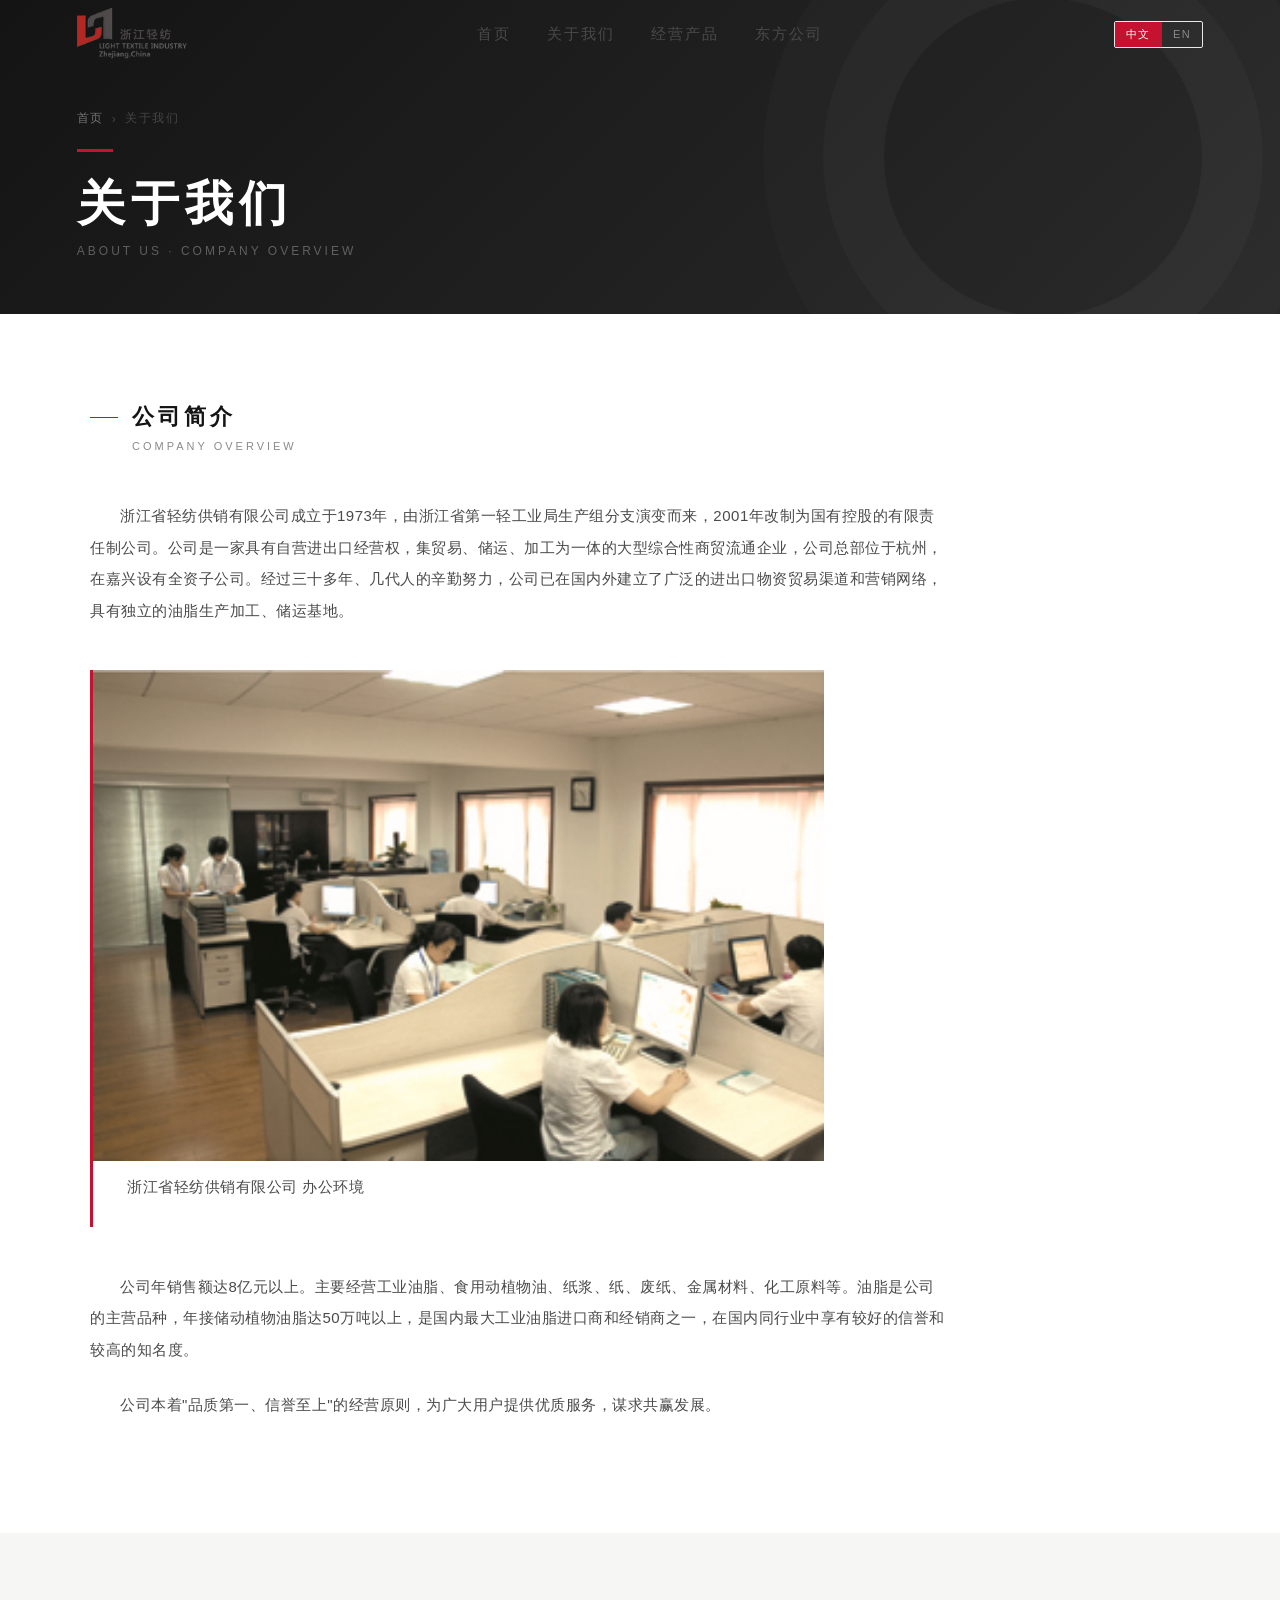
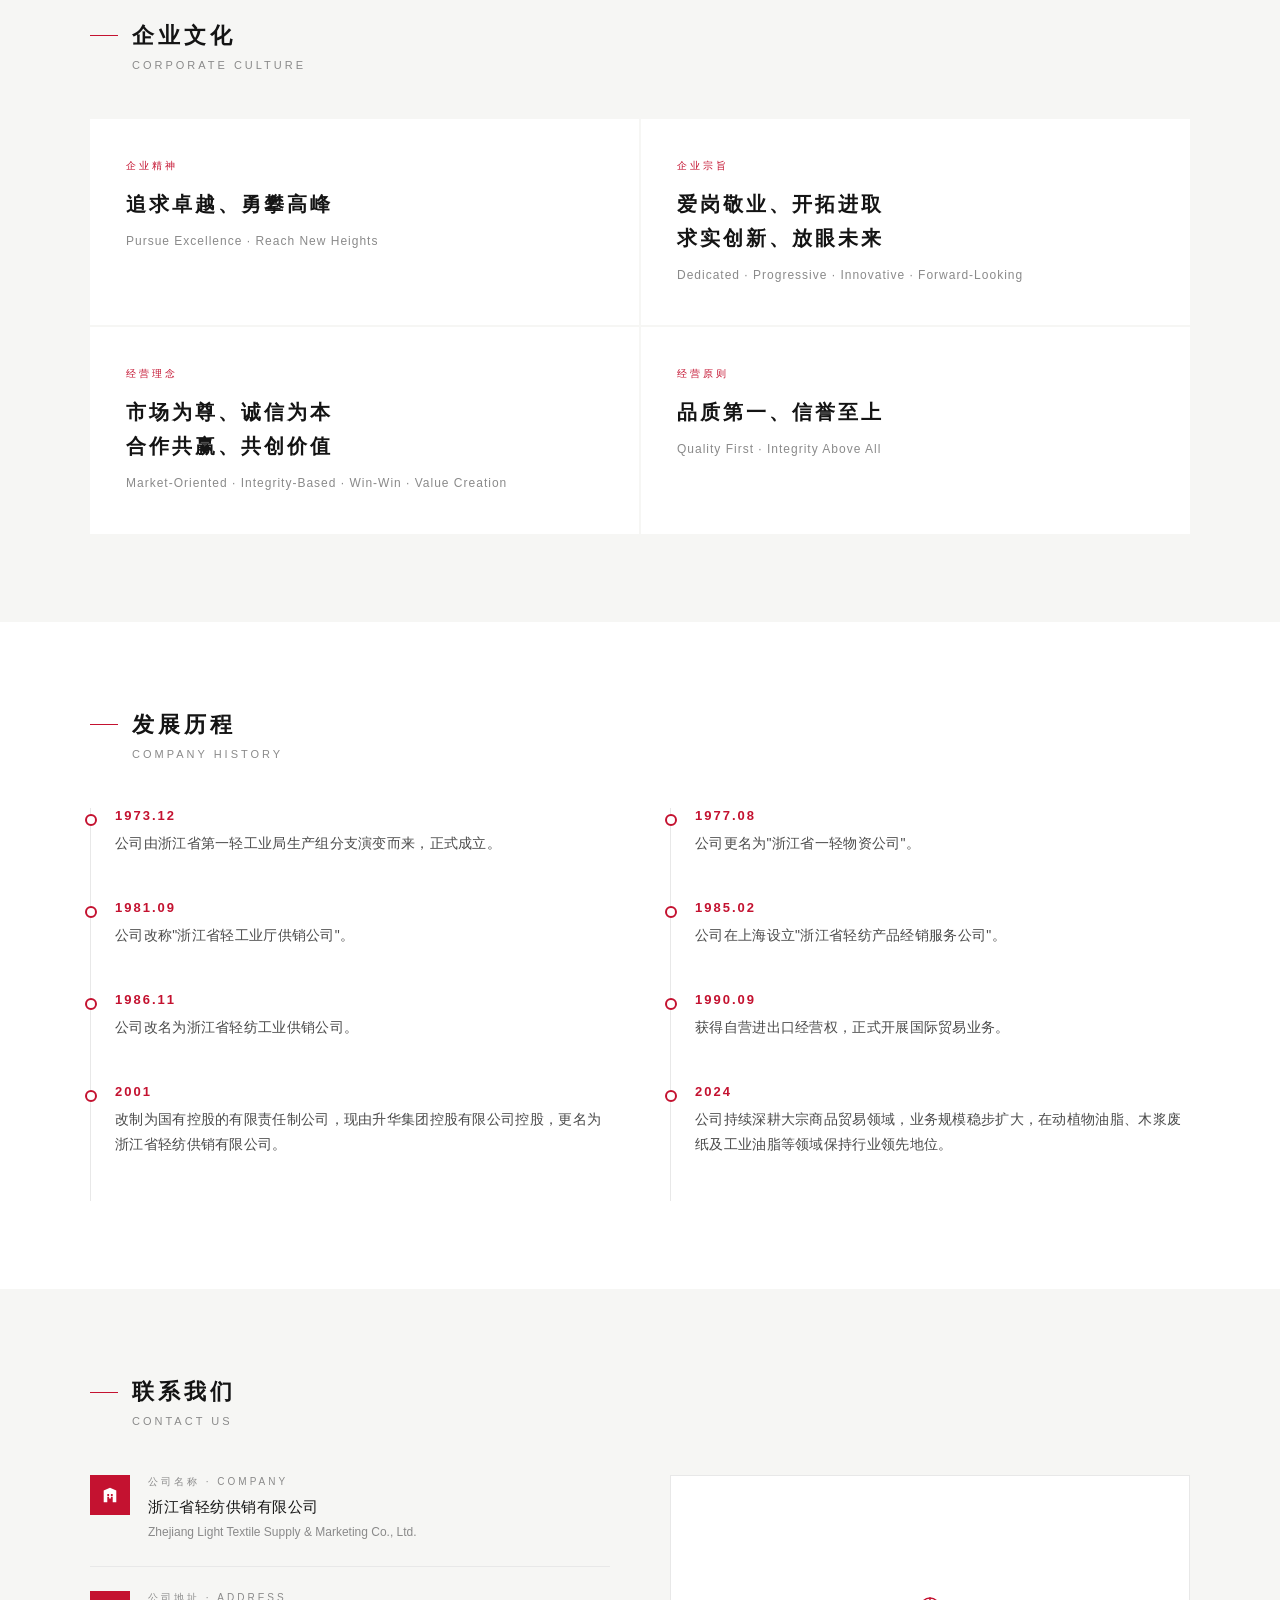
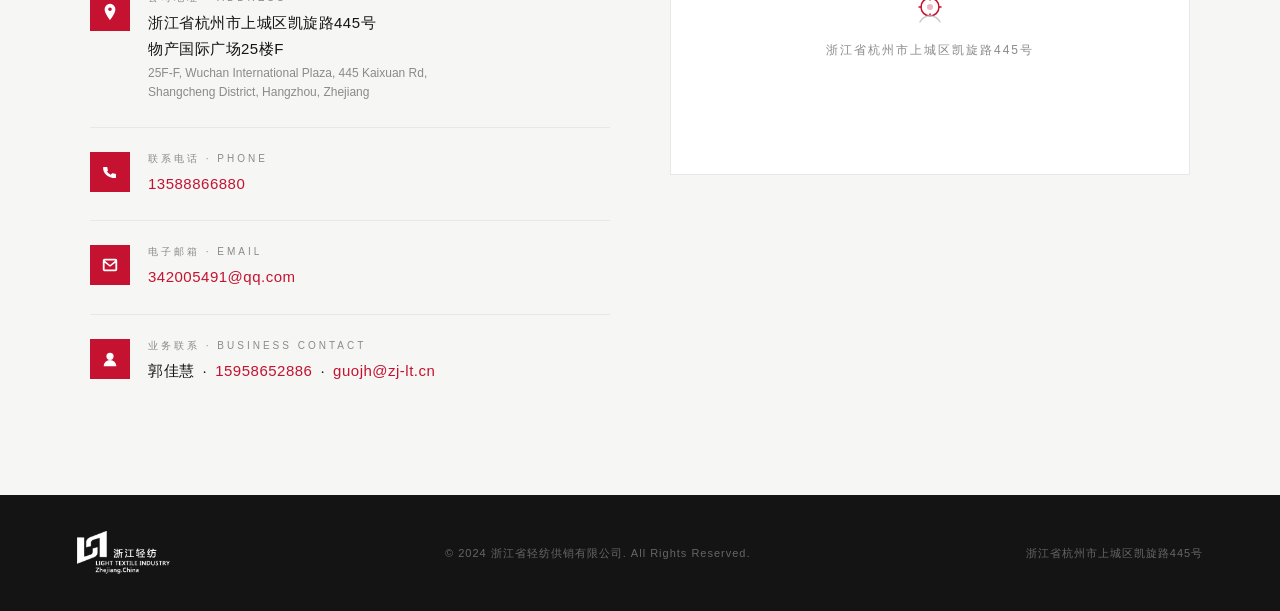
==== commit c728fc29: "Display business contact info inline on one line Co-Authored-By: Claude Sonnet 4.6 <noreply@anthropi" ====
--- a/about.html
+++ b/about.html
@@ -223,9 +223,7 @@
           </div>
           <div>
             <p class="cp-lbl" data-i18n="c_biz_contact_lbl"></p>
-            <p class="cp-val" data-i18n="c_biz_contact_name"></p>
-            <p class="cp-val"><a href="tel:15958652886">15958652886</a></p>
-            <p class="cp-val"><a href="mailto:guojh@zj-lt.cn">guojh@zj-lt.cn</a></p>
+            <p class="cp-val"><span data-i18n="c_biz_contact_name"></span>&ensp;·&ensp;<a href="tel:15958652886">15958652886</a>&ensp;·&ensp;<a href="mailto:guojh@zj-lt.cn">guojh@zj-lt.cn</a></p>
           </div>
         </div>
       </div>
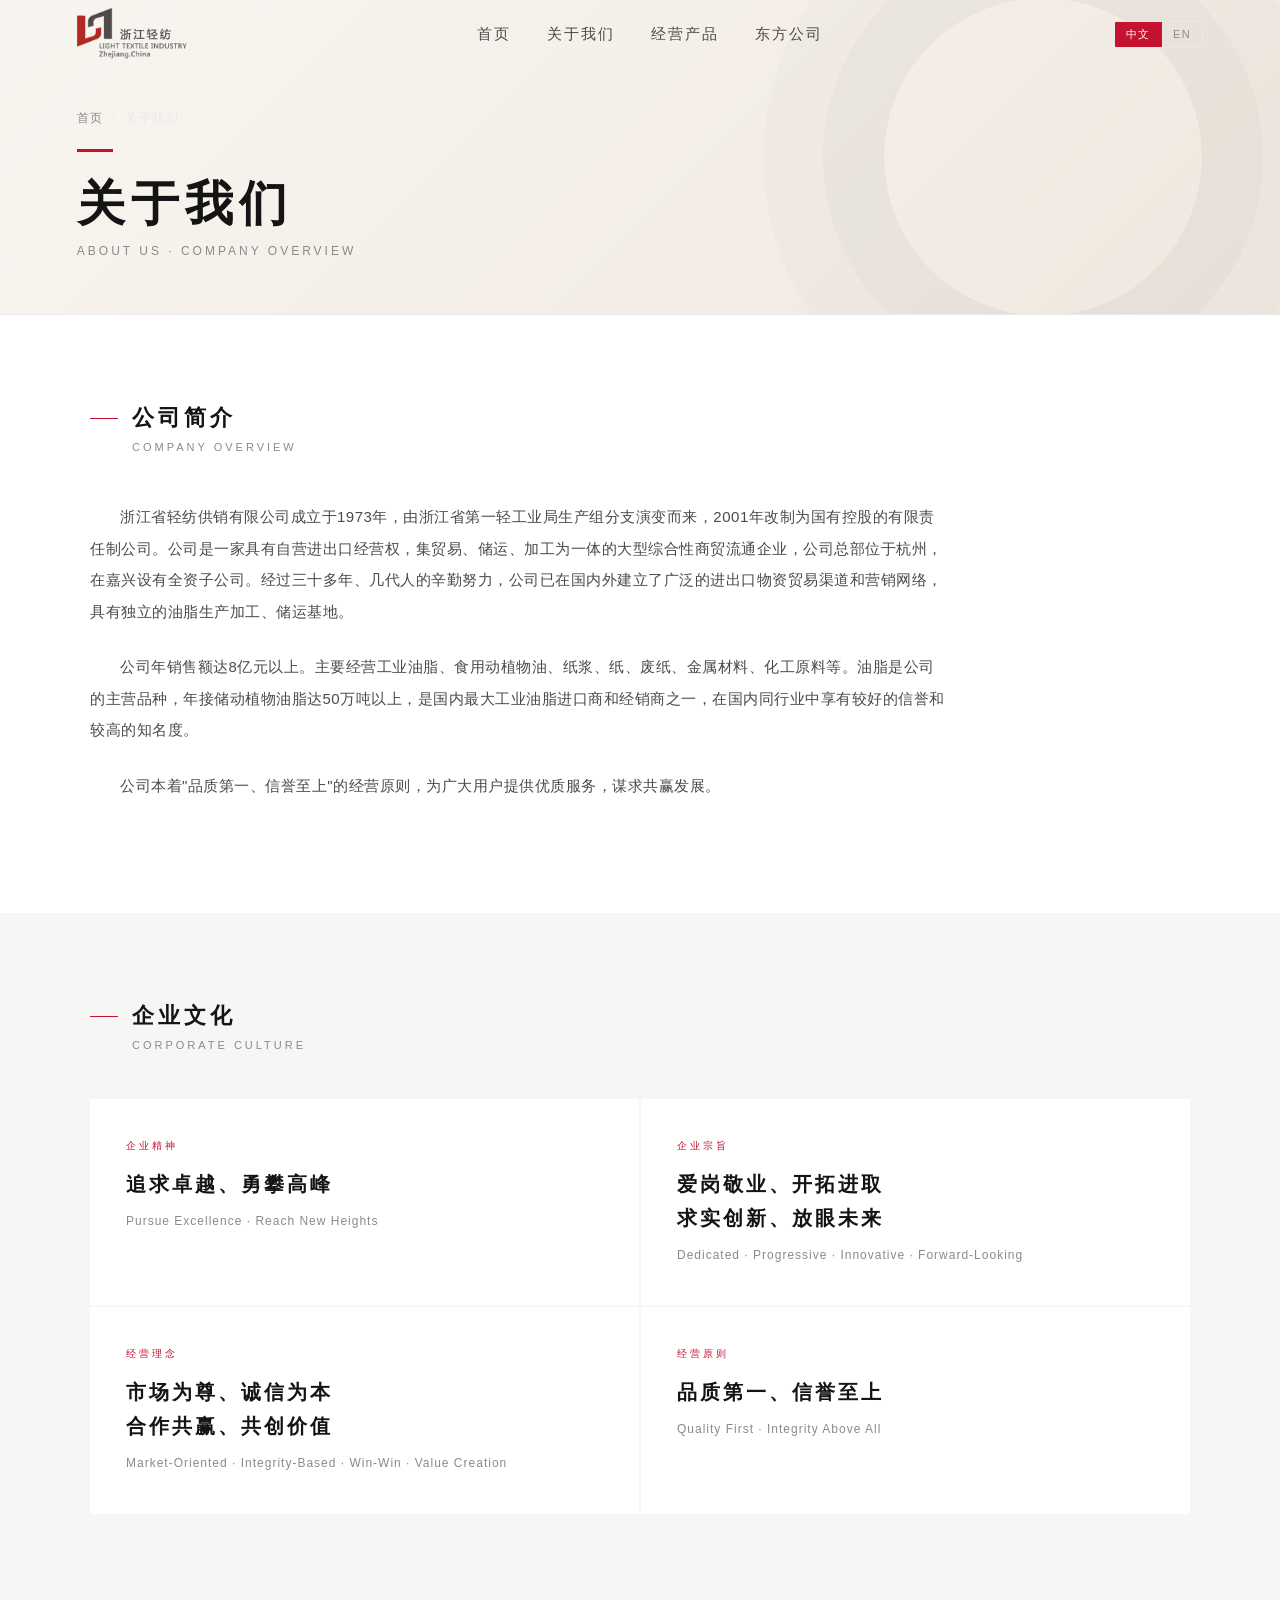
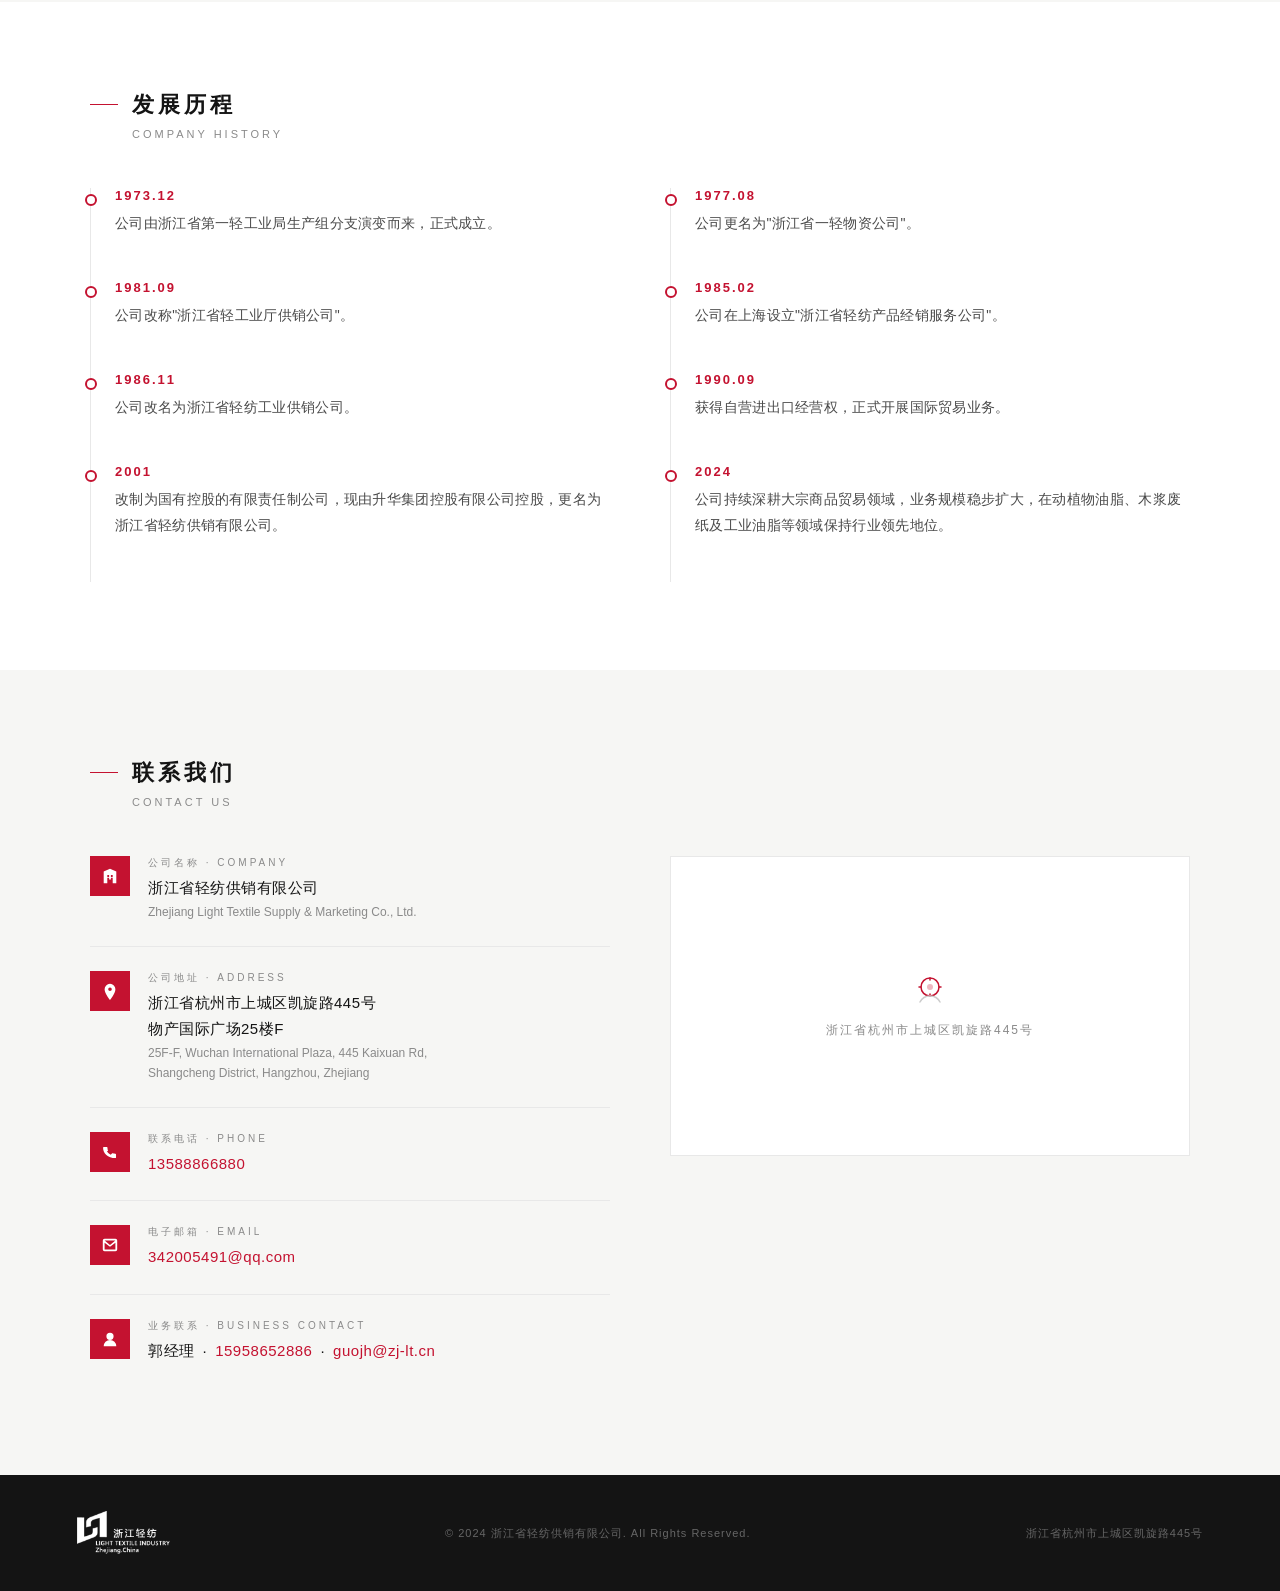
==== commit ff99c3ca: "Update contact sections and remove office photo - Add business contact (郭经理) to index.html contact s" ====
--- a/about.html
+++ b/about.html
@@ -62,12 +62,7 @@
     <div class="intro-body">
       <p class="rv" data-i18n="intro_p1"></p>
 
-      <div class="intro-img rv">
-        <img src="images/aboutzjqf.png" alt="浙江省轻纺供销有限公司办公环境" style="width:66.67%;display:block;" />
-        <p class="intro-img-cap" data-i18n="intro_img_cap"></p>
-      </div>
-
-      <p class="rv" data-i18n="intro_p2"></p>
+<p class="rv" data-i18n="intro_p2"></p>
       <p class="rv" data-i18n="intro_p3"></p>
     </div>
   </div>
--- a/style.css
+++ b/style.css
@@ -645,10 +645,11 @@
 }
 /* ─── Page Banner ────────────────────────────────────────────────── */
 .page-banner {
-  background: linear-gradient(135deg, var(--ink) 0%, #2a2a2a 100%);
+  background: linear-gradient(135deg, #f8f5f0 0%, #f0e8df 100%);
   padding: 110px 6% 56px;
   position: relative;
   overflow: hidden;
+  border-bottom: 1px solid var(--line);
 }
 .page-banner::after {
   content: '';
@@ -656,23 +657,23 @@
   right: 6%; top: 50%; transform: translateY(-50%);
   width: 320px; height: 320px;
   border-radius: 50%;
-  border: 1px solid rgba(255,255,255,.04);
+  border: 1px solid rgba(0,0,0,.05);
   box-shadow:
-    0 0 0 60px  rgba(255,255,255,.025),
-    0 0 0 120px rgba(255,255,255,.015);
+    0 0 0 60px  rgba(0,0,0,.025),
+    0 0 0 120px rgba(0,0,0,.015);
 }
 .breadcrumb {
   display: flex; align-items: center; gap: 8px;
   font-size: 12px; letter-spacing: 1.5px;
-  color: rgba(255,255,255,.4);
+  color: var(--muted);
   margin-bottom: 22px;
 }
 .breadcrumb a {
-  color: rgba(255,255,255,.4); text-decoration: none;
+  color: var(--muted); text-decoration: none;
   transition: color .3s;
 }
 .breadcrumb a:hover { color: var(--red); }
-.breadcrumb span { color: rgba(255,255,255,.2); }
+.breadcrumb span { color: var(--line); }
 .red-bar {
   width: 36px; height: 3px;
   background: var(--red);
@@ -680,13 +681,13 @@
 }
 .page-banner h1 {
   font-size: clamp(28px,4vw,48px);
-  font-weight: 700; color: #fff;
+  font-weight: 700; color: var(--ink);
   letter-spacing: 6px;
   position: relative; z-index: 1;
 }
 .page-banner > p {
   font-size: 12px; letter-spacing: 3px;
-  color: rgba(255,255,255,.3);
+  color: var(--muted);
   margin-top: 8px; text-transform: uppercase;
   position: relative; z-index: 1;
 }
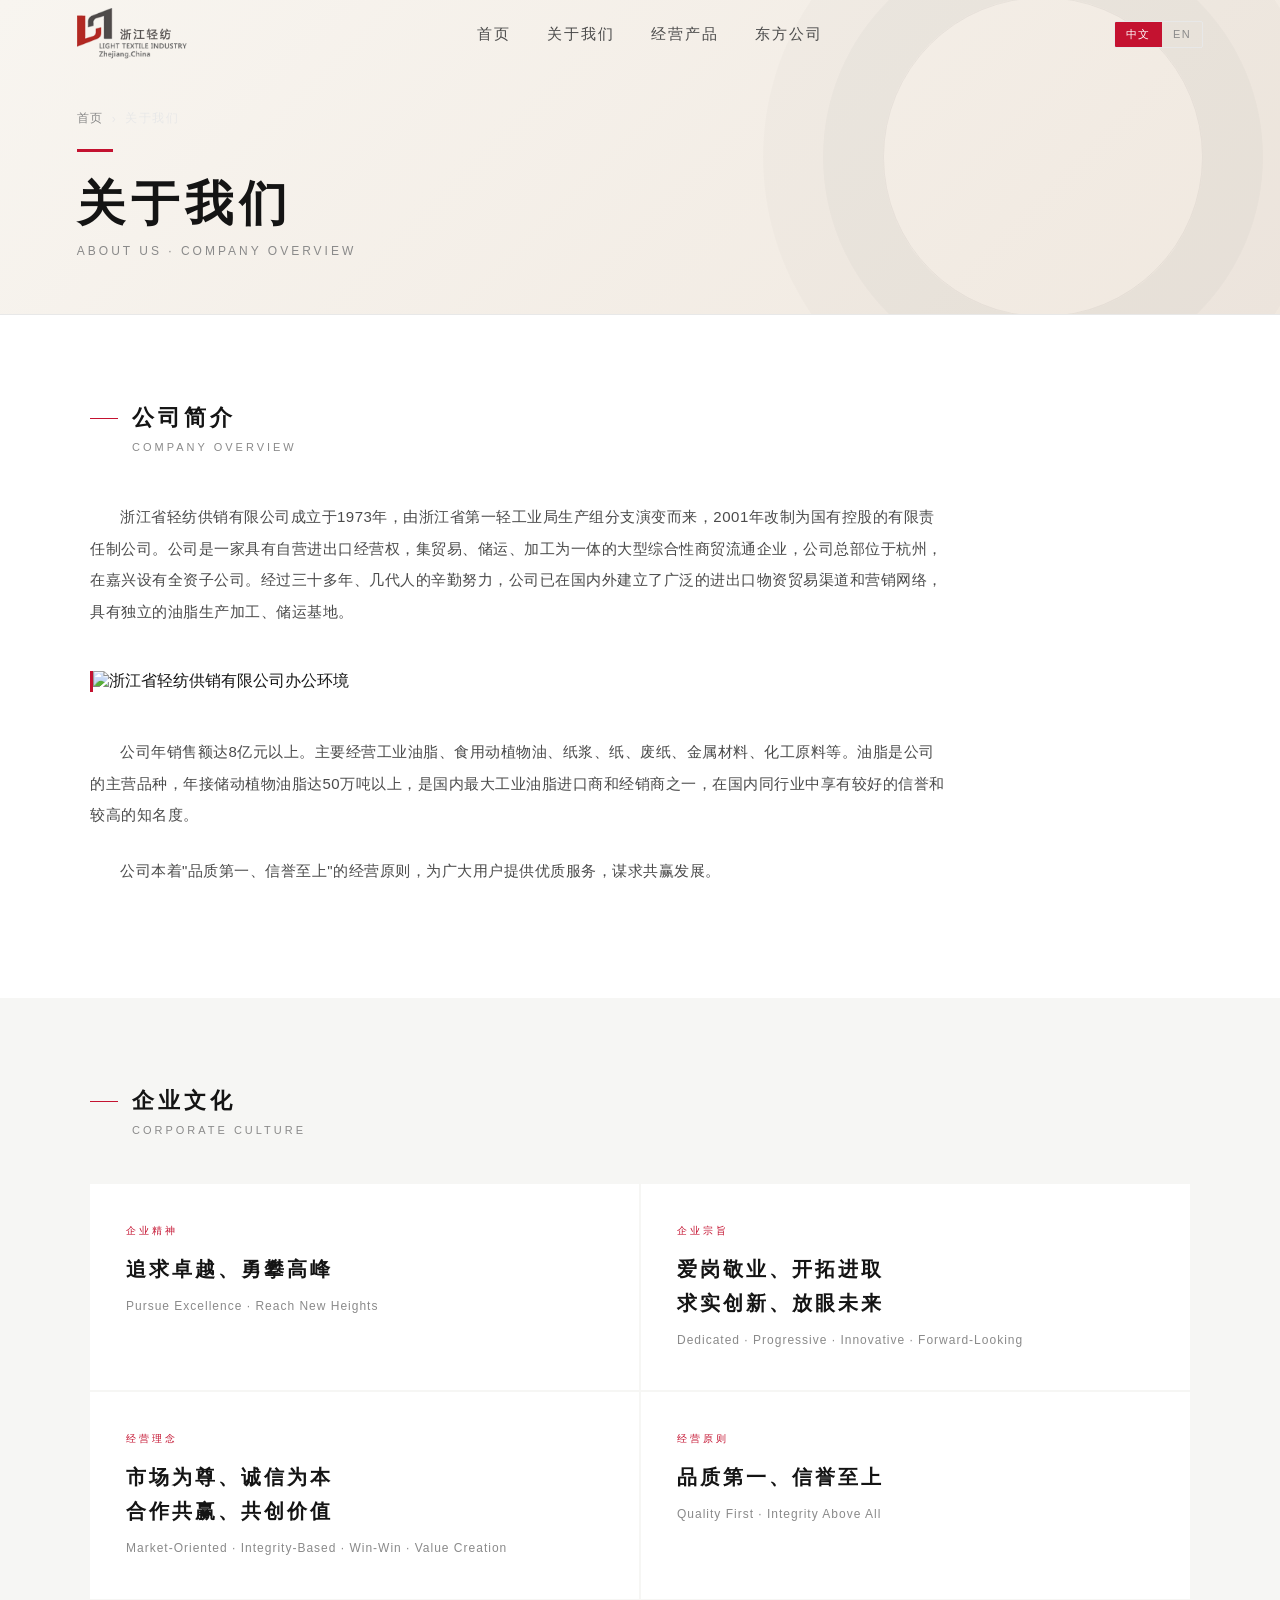
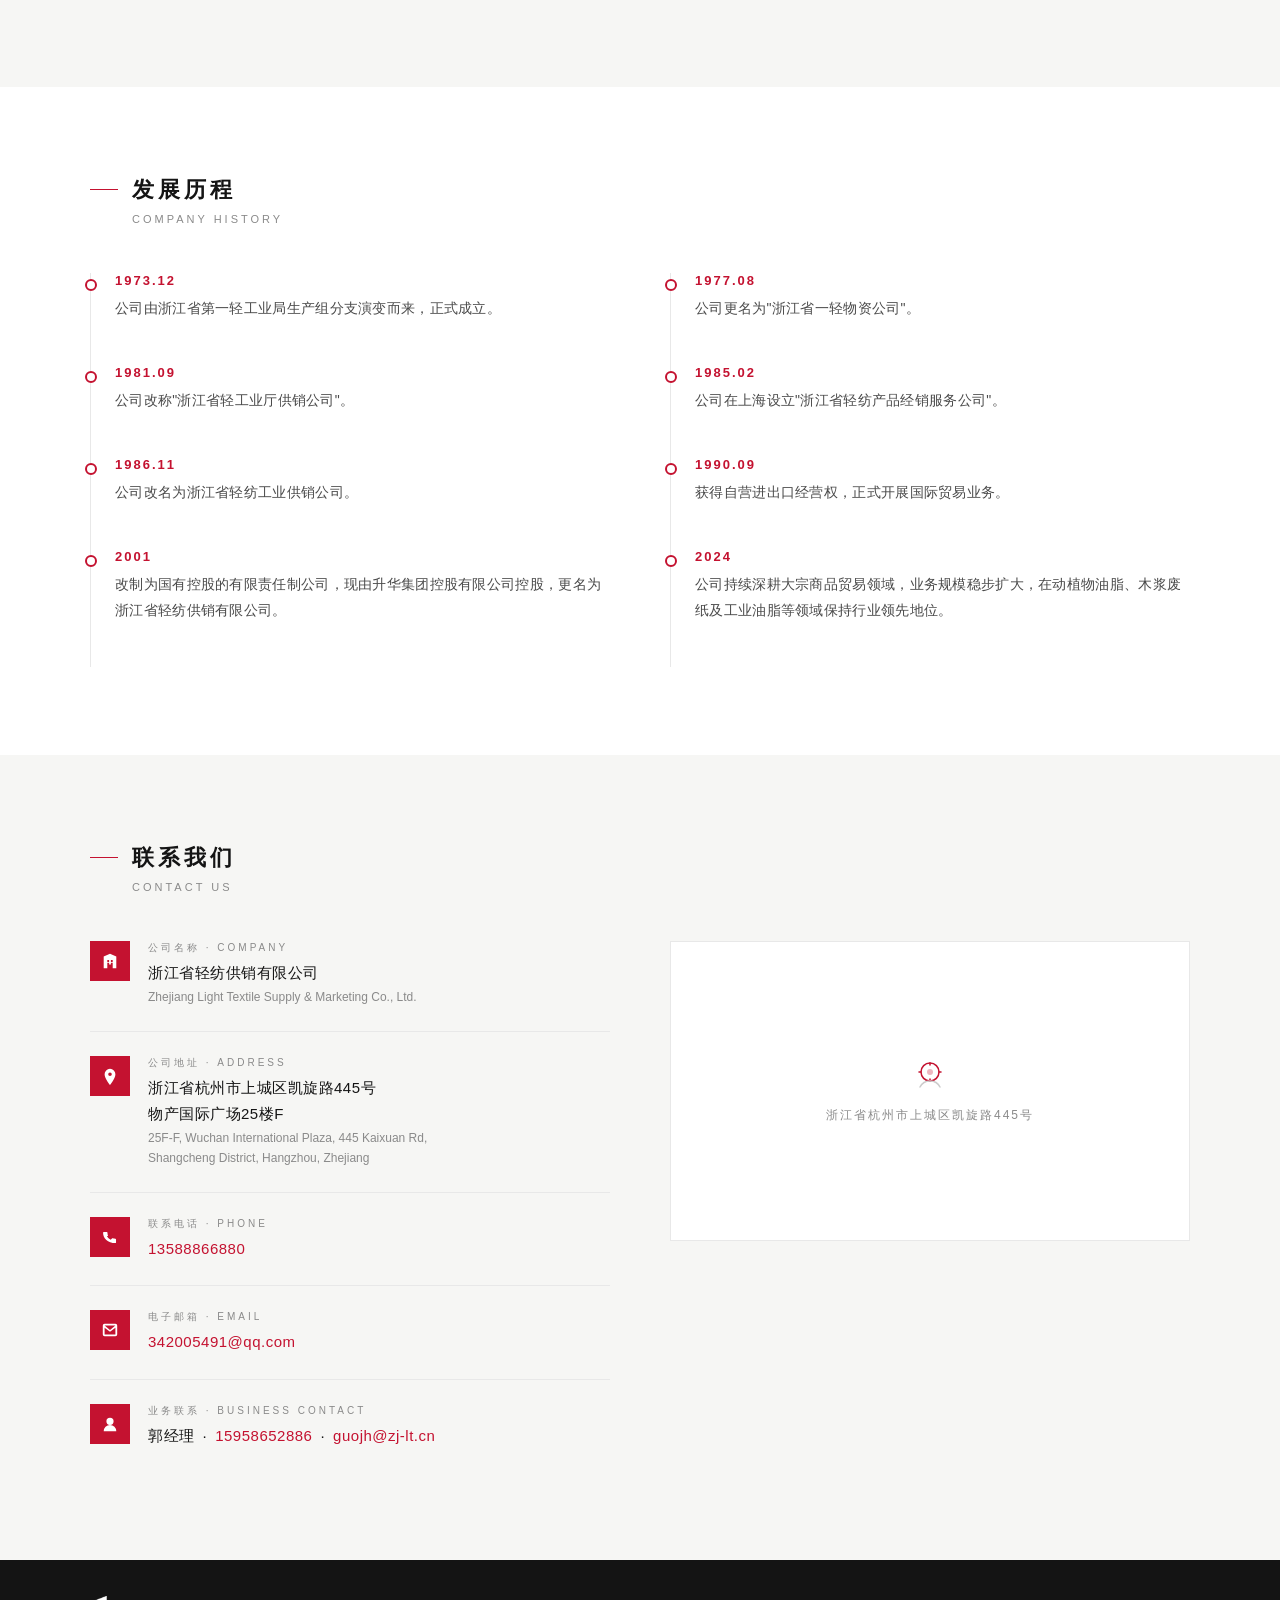
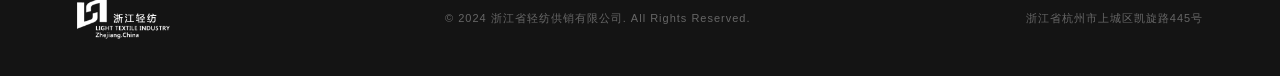
==== commit 2e21aa24: "Add office.png to about page intro section Co-Authored-By: Claude Sonnet 4.6 <noreply@anthropic.com>" ====
--- a/about.html
+++ b/about.html
@@ -62,7 +62,11 @@
     <div class="intro-body">
       <p class="rv" data-i18n="intro_p1"></p>
 
-<p class="rv" data-i18n="intro_p2"></p>
+      <div class="intro-img rv">
+        <img src="images/office.png" alt="浙江省轻纺供销有限公司办公环境" style="width:66.67%;display:block;" />
+      </div>
+
+      <p class="rv" data-i18n="intro_p2"></p>
       <p class="rv" data-i18n="intro_p3"></p>
     </div>
   </div>
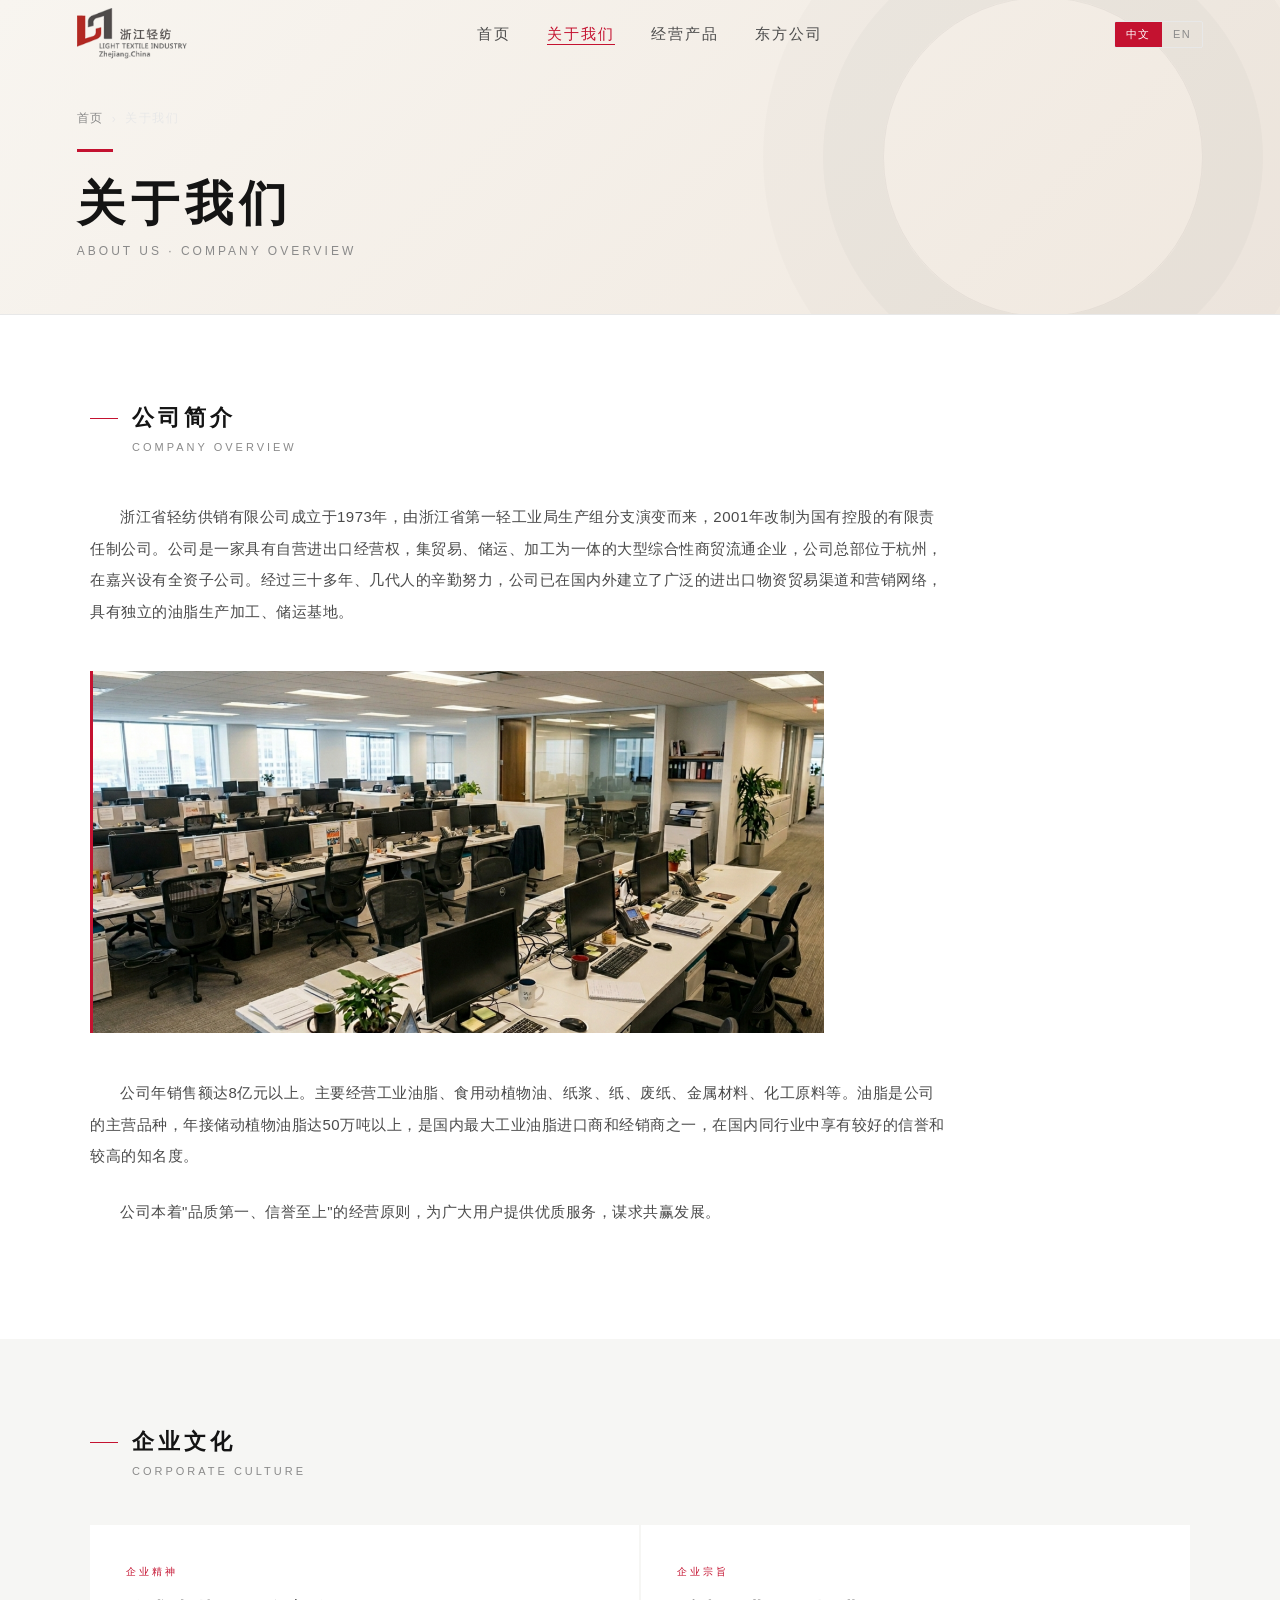
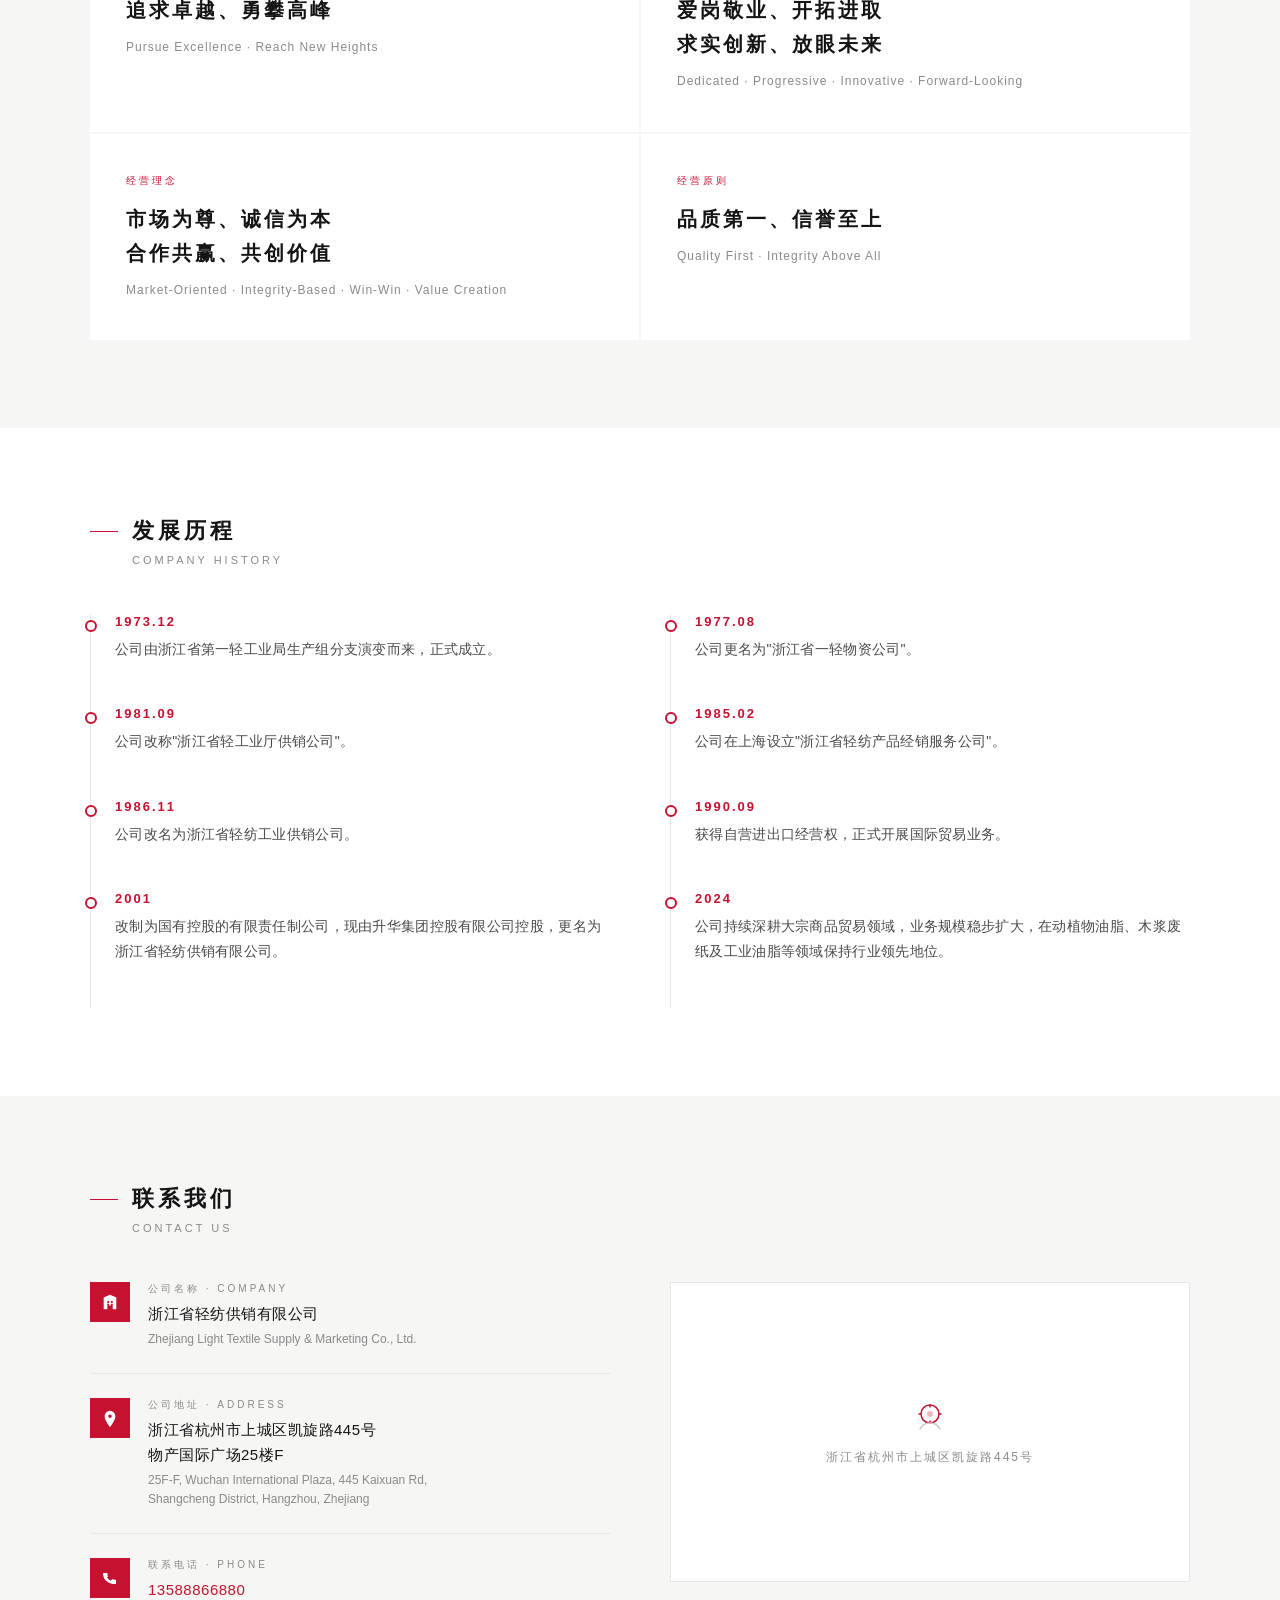
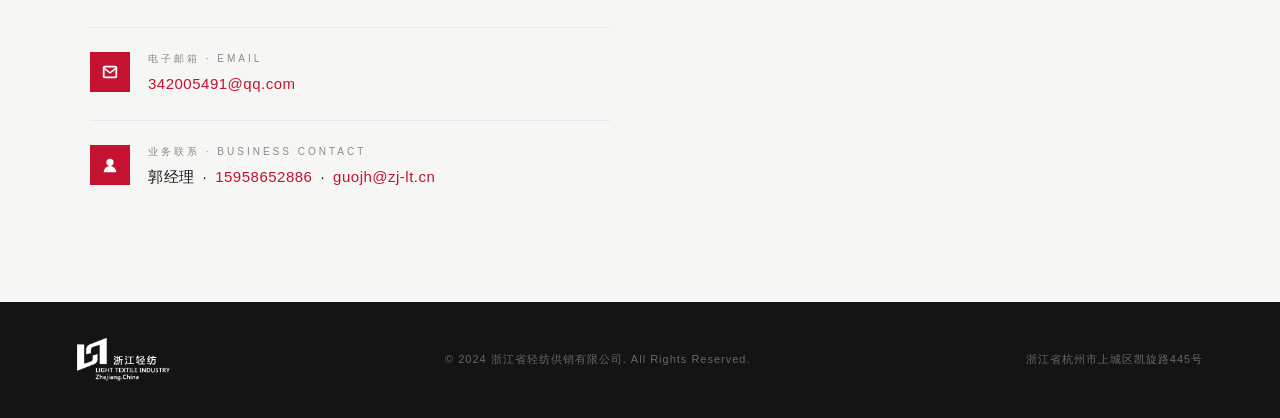
==== commit 5d5f8a2d: "Add Dongfang company page and nav improvements - Create dongfang.html with stats, intro, facilities," ====
--- a/about.html
+++ b/about.html
@@ -9,7 +9,7 @@
 <body>
 
 <!-- ════════════════════════════ NAV ════════════════════════════ -->
-<nav id="nav" class="solid">
+<nav id="nav">
   <a class="logo" href="index.html">
     <img class="logo-img" src="images/logo-2.png" alt="浙江轻纺 Light Textile Industry" />
   </a>
@@ -18,7 +18,7 @@
     <li><a href="index.html"          data-i18n="nav_home"></a></li>
     <li><a href="about.html"          data-i18n="nav_about" class="nav-active"></a></li>
     <li><a href="index.html#business" data-i18n="nav_products"></a></li>
-    <li><a href="#"                   data-i18n="nav_dongfang"></a></li>
+    <li><a href="dongfang.html"       data-i18n="nav_dongfang"></a></li>
   </ul>
 
   <div style="display:flex;align-items:center;gap:20px">
--- a/style.css
+++ b/style.css
@@ -499,6 +499,21 @@
   font-size: 13.5px; color: var(--gray);
   line-height: 1.85; letter-spacing: .3px;
 }
+.biz-tags {
+  display: flex;
+  flex-wrap: wrap;
+  gap: 8px;
+  margin-top: 4px;
+}
+.biz-tags span {
+  display: inline-block;
+  padding: 4px 12px;
+  font-size: 12px;
+  letter-spacing: 1px;
+  color: var(--gray);
+  border: 1px solid var(--line);
+  background: var(--bg);
+}
 .biz-desc em {
   display: block;
   font-style: normal; color: var(--muted);
@@ -863,8 +878,8 @@
 }
 
 /* Nav active */
-nav.solid .nav-active { color: var(--red) !important; }
-nav.solid .nav-active::after { width: 100% !important; }
+.nav-active { color: var(--red) !important; }
+.nav-active::after { width: 100% !important; }
 
 /* ─── Responsive ─────────────────────────────────────────────────── */
 @media (max-width: 900px) {
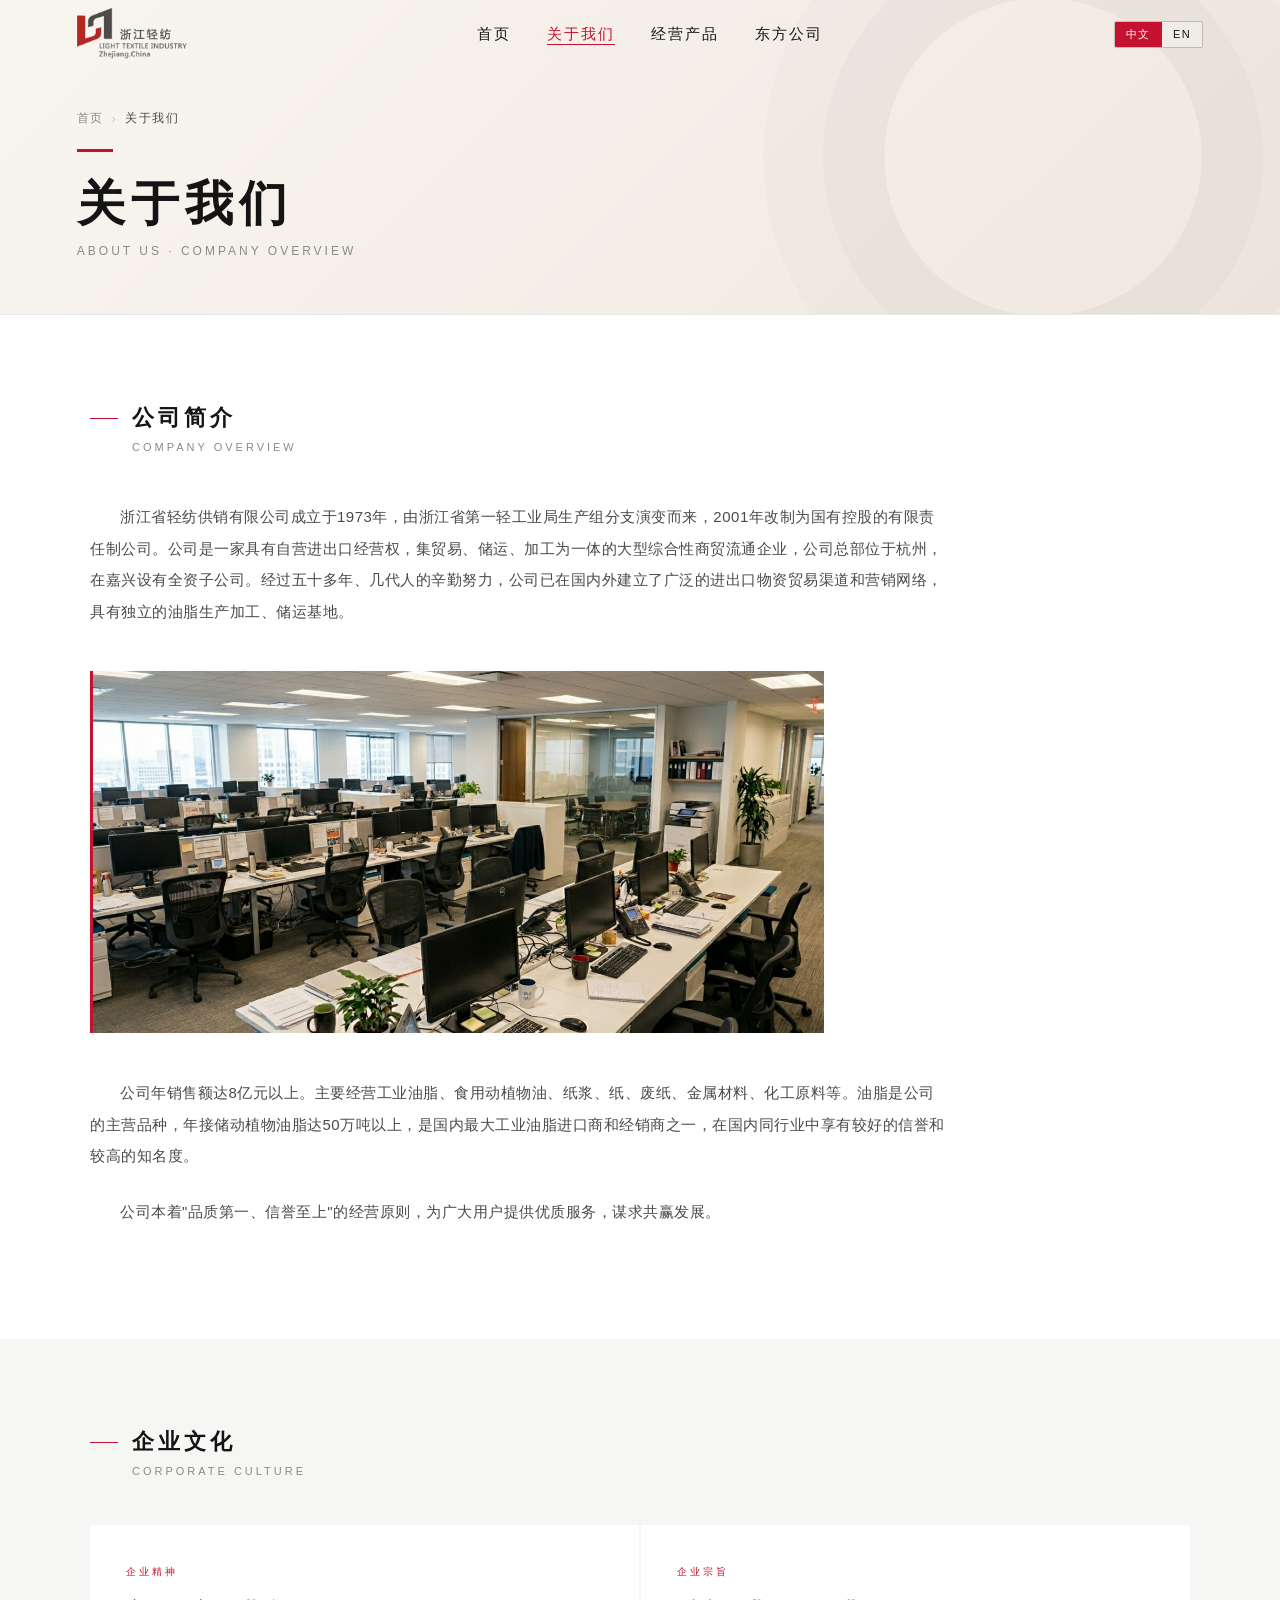
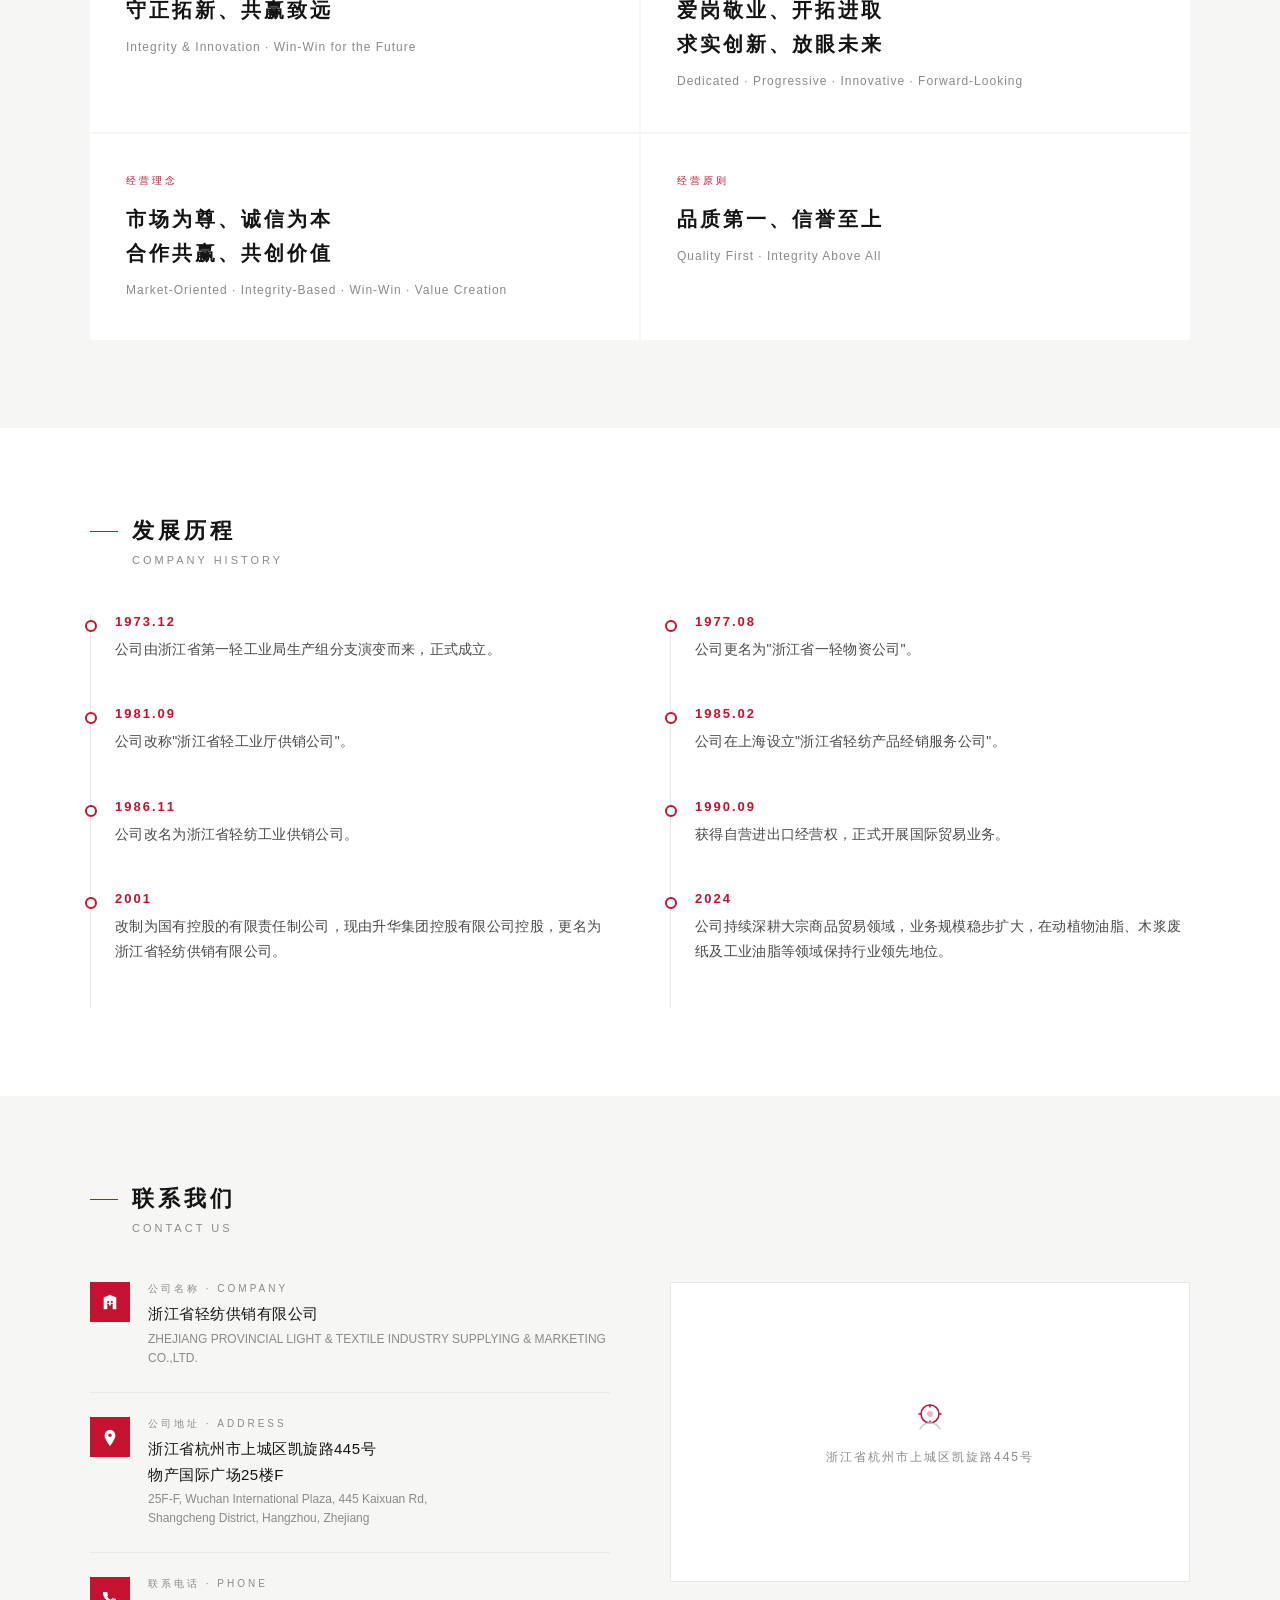
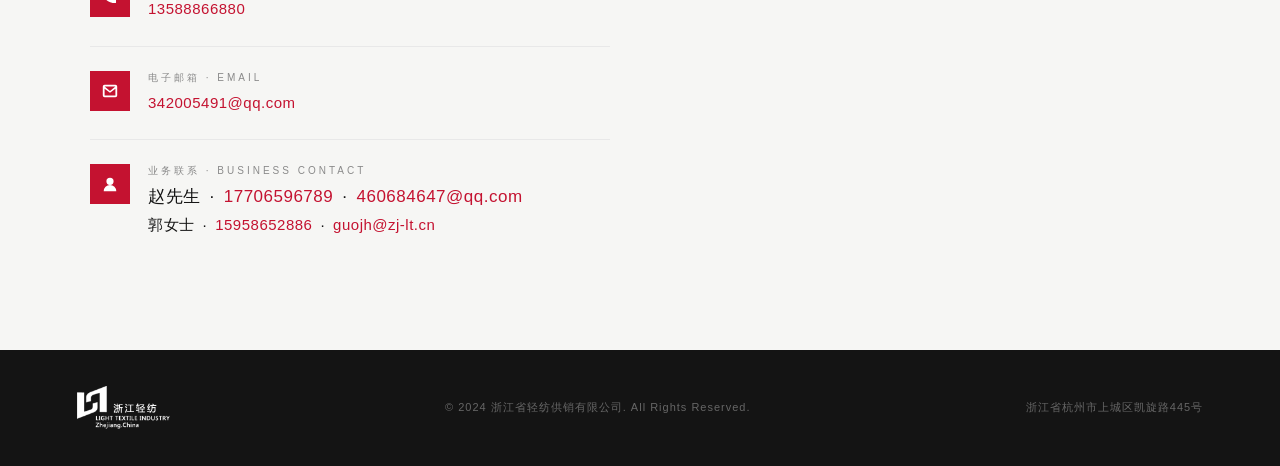
==== commit e01ba435: "Update company English name, contacts, and docs - Rename company EN name to ZHEJIANG PROVINCIAL LIGH" ====
--- a/about.html
+++ b/about.html
@@ -222,7 +222,8 @@
           </div>
           <div>
             <p class="cp-lbl" data-i18n="c_biz_contact_lbl"></p>
-            <p class="cp-val"><span data-i18n="c_biz_contact_name"></span>&ensp;·&ensp;<a href="tel:15958652886">15958652886</a>&ensp;·&ensp;<a href="mailto:guojh@zj-lt.cn">guojh@zj-lt.cn</a></p>
+            <p class="cp-val" style="font-size:17px"><span data-i18n="c_biz_contact_name"></span>&ensp;·&ensp;<a href="tel:17706596789">17706596789</a>&ensp;·&ensp;<a href="mailto:460684647@qq.com">460684647@qq.com</a></p>
+            <p class="cp-val"><span data-i18n="c_biz_contact_name2"></span>&ensp;·&ensp;<a href="tel:15958652886">15958652886</a>&ensp;·&ensp;<a href="mailto:guojh@zj-lt.cn">guojh@zj-lt.cn</a></p>
           </div>
         </div>
       </div>
--- a/style.css
+++ b/style.css
@@ -107,6 +107,20 @@
 }
 .nav-links a:hover::after { width: 100%; }
 .nav-links a:hover { color: var(--red) !important; }
+
+/* transparent nav (over hero) – stronger contrast */
+nav:not(.solid) .nav-links a {
+  color: var(--ink);
+  font-weight: 500;
+  text-shadow: 0 1px 14px rgba(245,242,236,.85);
+}
+nav:not(.solid) .lang-toggle {
+  border-color: rgba(20,20,20,.22);
+  background: rgba(255,255,255,.35);
+  backdrop-filter: blur(6px);
+}
+nav:not(.solid) .lang-toggle button { color: var(--ink); }
+nav:not(.solid) .lang-toggle button.active { color: #fff; }
 
 /* hamburger */
 .hamburger {
@@ -158,35 +172,31 @@
 }
 .slide.active { opacity: 1; transform: scale(1); }
 
-.slide-1 { background: linear-gradient(145deg,#f8f5f0 0%,#f0e8df 40%,#ede2d5 65%,#f5f0e8 100%); }
-.slide-2 {
-  background-image: url('images/hero2.jpg');
+.slide-1 {
+  background-image: url('images/df-6.jpg');
   background-size: cover;
   background-position: center;
 }
-.slide-3 { background: linear-gradient(145deg,#f4f7fb 0%,#e8eef8 40%,#dce8f5 65%,#d8e6f2 100%); }
+.slide-2 {
+  background-image: url('images/hero.jpg');
+  background-size: cover;
+  background-position: center;
+}
+.slide-3 {
+  background-image: url('images/df-1.jpg');
+  background-size: cover;
+  background-position: center;
+}
 
 .slide-art {
   position: absolute; inset: 0;
   overflow: hidden;
 }
 
-/* slide 1 – geometric rings */
-.slide-1 .slide-art::before {
-  content: '';
-  position: absolute;
-  right: -10%; top: 50%; transform: translateY(-50%);
-  width: 70vh; height: 70vh;
-  border-radius: 50%;
-  border: 1px solid rgba(0,0,0,.06);
-  box-shadow:
-    0 0 0 70px rgba(0,0,0,.025),
-    0 0 0 140px rgba(0,0,0,.015),
-    0 0 0 210px rgba(0,0,0,.01);
-}
-
-/* slide 2 – photo, no overlay */
-.slide-2 .slide-art { display: none; }
+/* photo slides – no overlay art */
+.slide-1 .slide-art,
+.slide-2 .slide-art,
+.slide-3 .slide-art { display: none; }
 
 /* slide 3 – radial rings from bottom-left */
 .slide-3 .slide-art::before {
@@ -205,6 +215,17 @@
 
 .hero-overlay { display: none; }
 
+/* soft top scrim for nav legibility over photo slides */
+.hero::before {
+  content: '';
+  position: absolute;
+  inset: 0 0 auto;
+  height: 150px;
+  background: linear-gradient(to bottom, rgba(245,242,236,.75) 0%, rgba(245,242,236,.3) 45%, transparent 100%);
+  z-index: 6;
+  pointer-events: none;
+}
+
 /* content */
 .hero-content {
   position: relative; z-index: 10;
@@ -214,6 +235,22 @@
   padding: 0 6%;
   padding-top: 68px;
 }
+/* soft feathered light wash behind text for legibility on photo slides */
+.hero-content::before {
+  content: '';
+  position: absolute;
+  left: 0; top: 50%;
+  transform: translateY(-50%);
+  width: 64%; height: 96%;
+  background: radial-gradient(ellipse 68% 58% at 30% 50%,
+    rgba(245,242,236,.94) 0%,
+    rgba(245,242,236,.8) 34%,
+    rgba(245,242,236,.45) 56%,
+    rgba(245,242,236,.12) 74%,
+    transparent 86%);
+  z-index: -1;
+  pointer-events: none;
+}
 
 .hero-badge {
   display: inline-flex; align-items: center; gap: 10px;
@@ -242,6 +279,7 @@
   letter-spacing: 10px;
   line-height: 1.08;
   margin-bottom: 18px;
+  text-shadow: 0 2px 24px rgba(248,246,242,.7);
   opacity: 0; animation: fadeUp .9s var(--ease) .5s forwards;
 }
 .hero-slogan em {
@@ -251,9 +289,9 @@
 
 .hero-sub {
   font-size: clamp(13px,1.6vw,18px);
-  color: var(--muted);
+  color: var(--ink);
   letter-spacing: 5px;
-  font-weight: 300;
+  font-weight: 400;
   margin-bottom: 52px;
   opacity: 0; animation: fadeUp .9s var(--ease) .7s forwards;
 }
@@ -521,6 +559,26 @@
   margin-top: 14px; padding-top: 14px;
   border-top: 1px solid var(--line);
 }
+
+/* clickable business card */
+.biz-card-link {
+  display: block;
+  text-decoration: none;
+  color: inherit;
+  cursor: pointer;
+}
+.biz-more {
+  display: inline-flex; align-items: center; gap: 6px;
+  margin-top: 22px;
+  font-size: 12px; letter-spacing: 2px;
+  color: var(--red);
+  text-transform: uppercase;
+}
+.biz-more::after {
+  content: '→';
+  transition: transform .35s var(--ease);
+}
+.biz-card-link:hover .biz-more::after { transform: translateX(6px); }
 
 /* ─── Contact ────────────────────────────────────────────────────── */
 .contact { background: var(--white); }
@@ -688,7 +746,8 @@
   transition: color .3s;
 }
 .breadcrumb a:hover { color: var(--red); }
-.breadcrumb span { color: var(--line); }
+.breadcrumb span { color: #C9C2B8; }
+.breadcrumb span[data-i18n] { color: var(--gray); }
 .red-bar {
   width: 36px; height: 3px;
   background: var(--red);
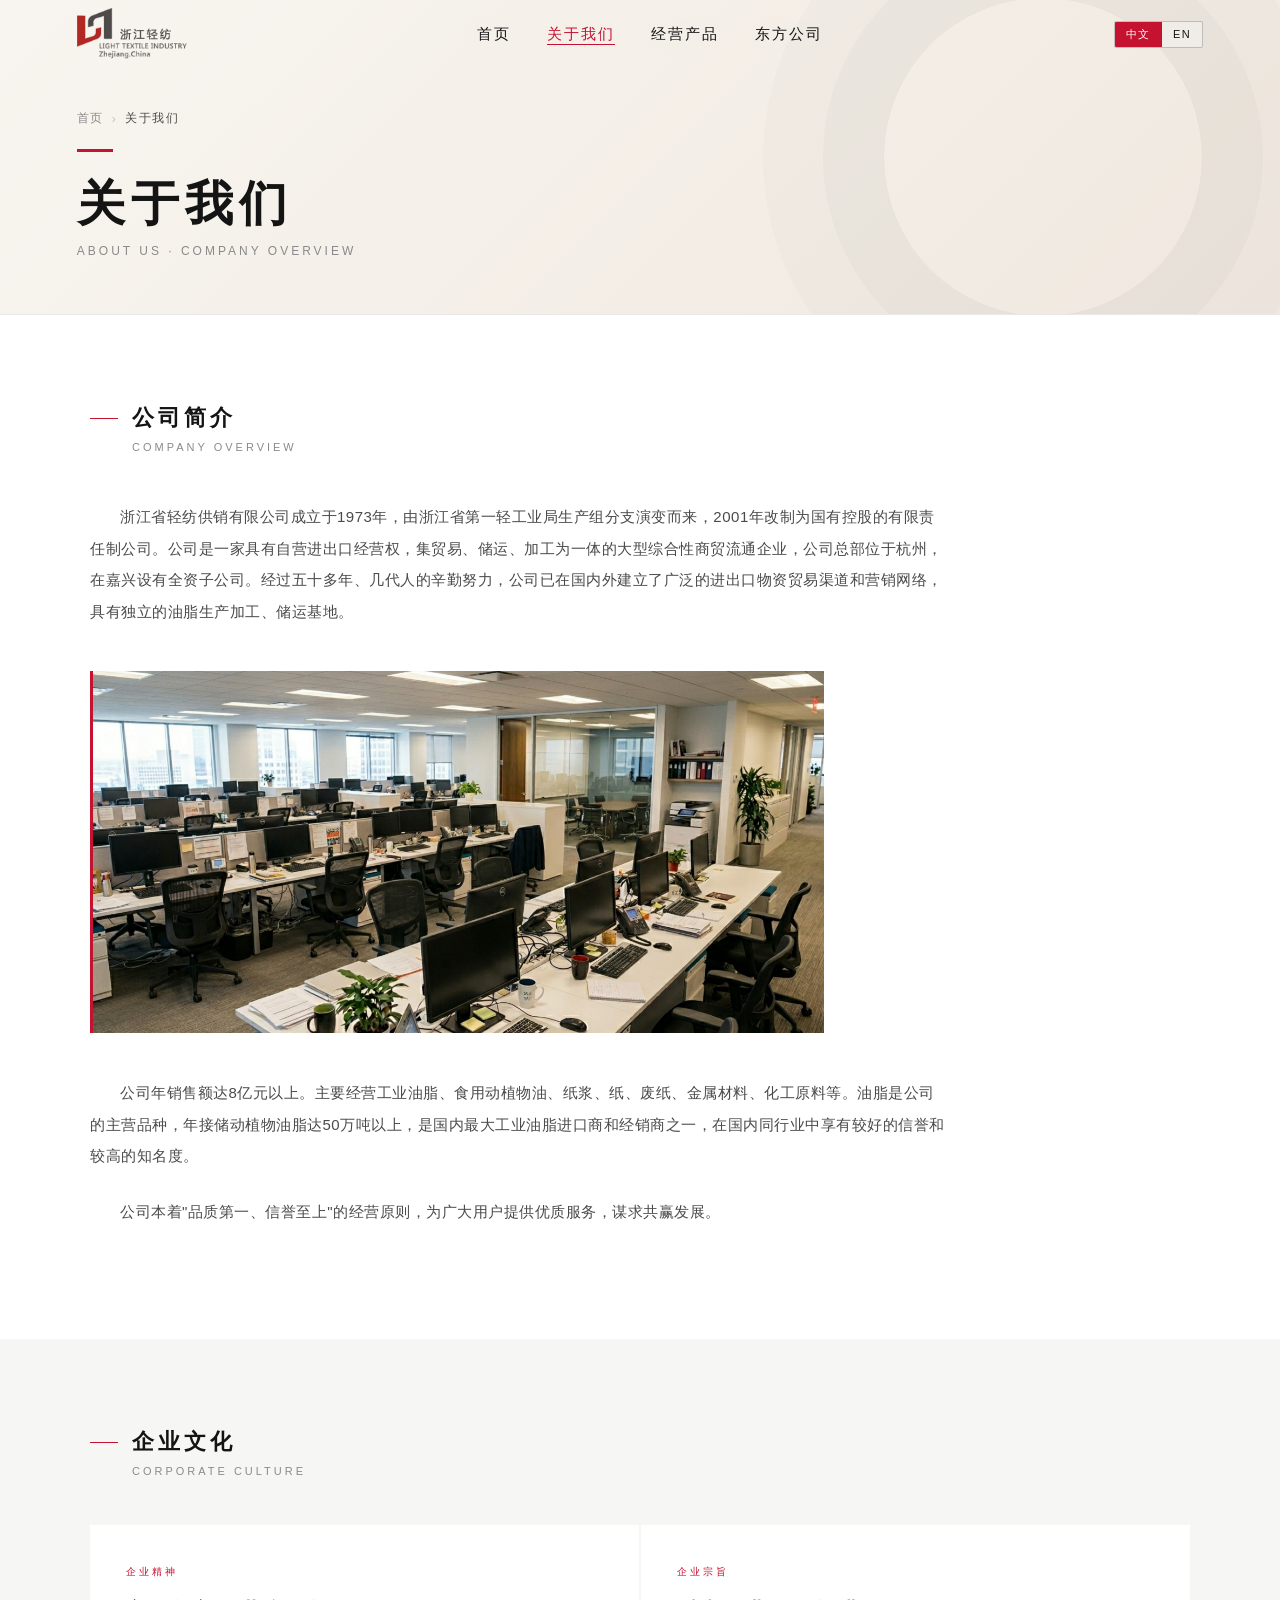
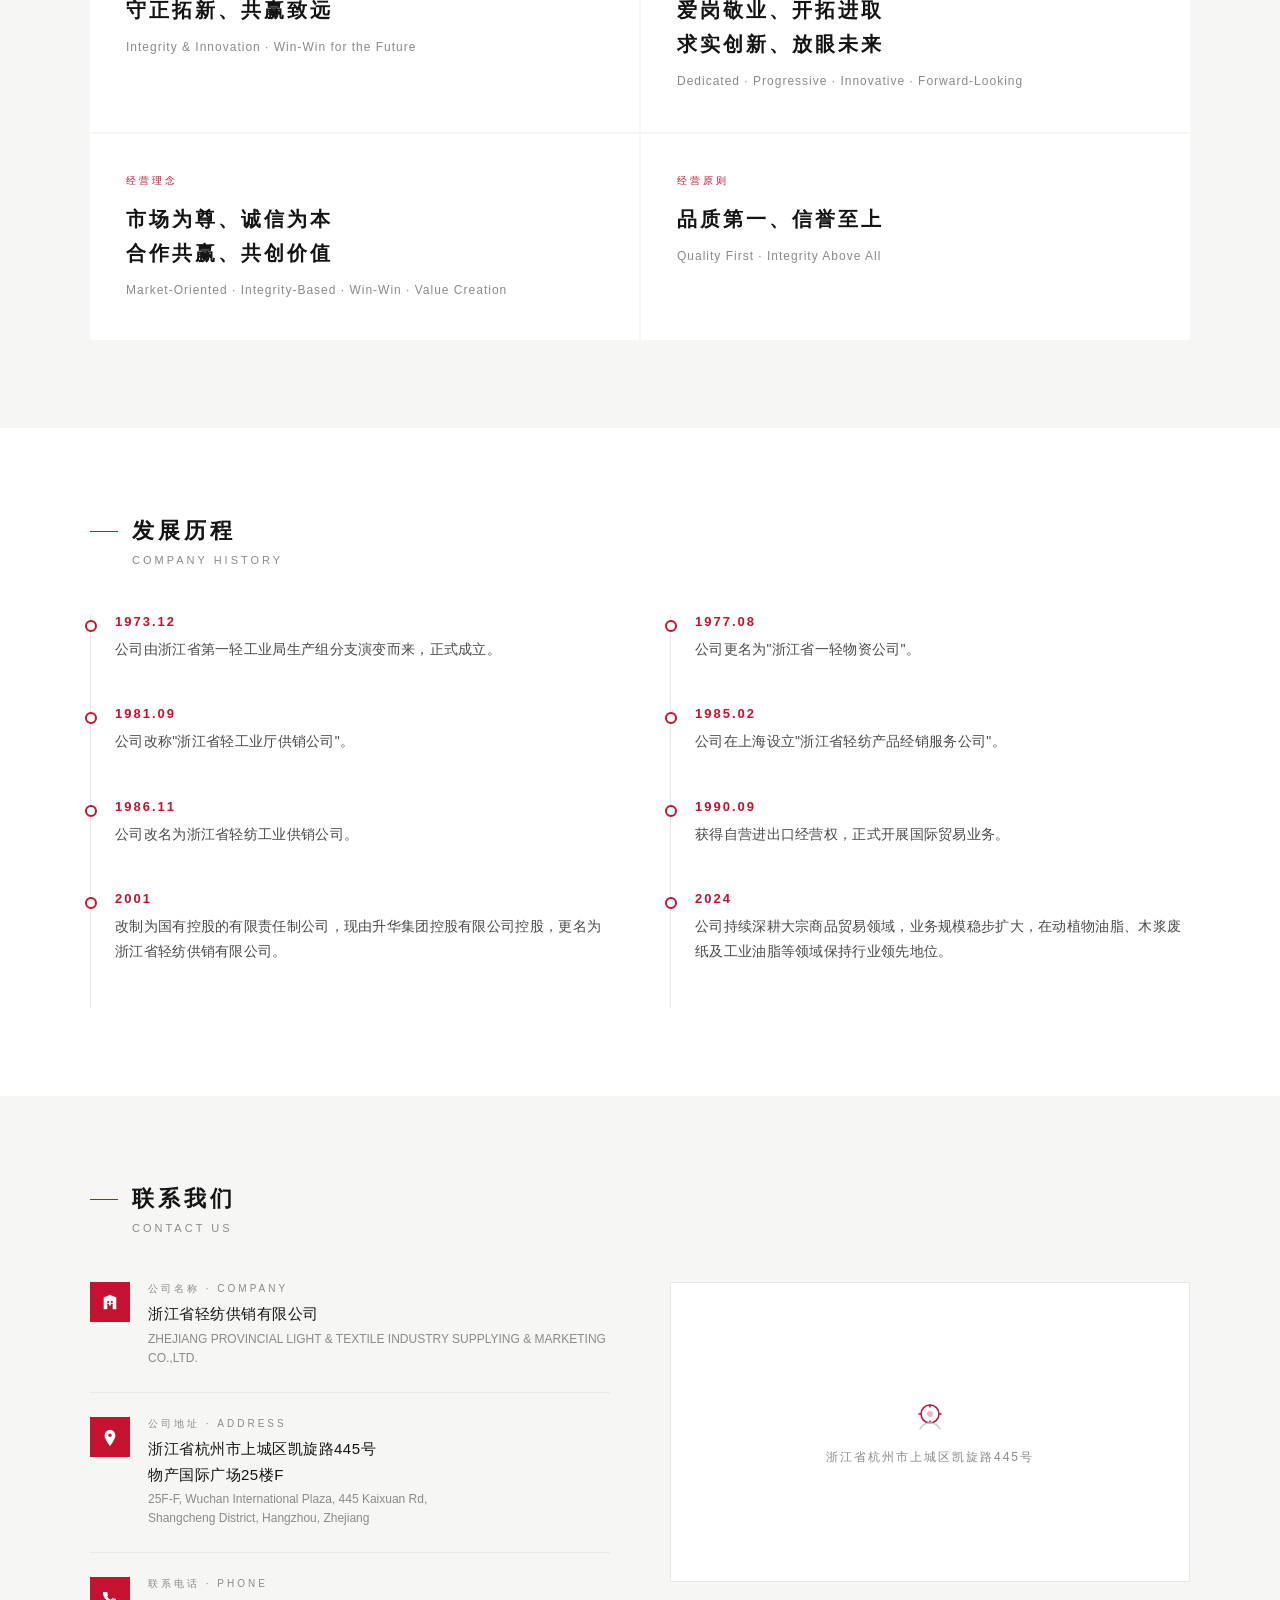
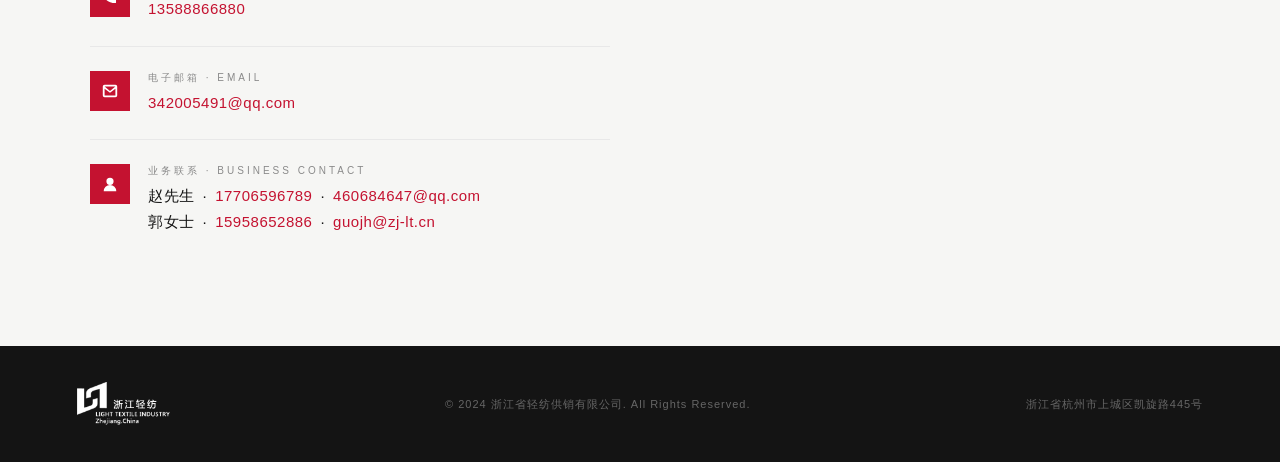
==== commit 18e4c4df: "Make about page business contact lines equal size Co-Authored-By: Claude Opus 4.8 (1M context) <nore" ====
--- a/about.html
+++ b/about.html
@@ -222,7 +222,7 @@
           </div>
           <div>
             <p class="cp-lbl" data-i18n="c_biz_contact_lbl"></p>
-            <p class="cp-val" style="font-size:17px"><span data-i18n="c_biz_contact_name"></span>&ensp;·&ensp;<a href="tel:17706596789">17706596789</a>&ensp;·&ensp;<a href="mailto:460684647@qq.com">460684647@qq.com</a></p>
+            <p class="cp-val"><span data-i18n="c_biz_contact_name"></span>&ensp;·&ensp;<a href="tel:17706596789">17706596789</a>&ensp;·&ensp;<a href="mailto:460684647@qq.com">460684647@qq.com</a></p>
             <p class="cp-val"><span data-i18n="c_biz_contact_name2"></span>&ensp;·&ensp;<a href="tel:15958652886">15958652886</a>&ensp;·&ensp;<a href="mailto:guojh@zj-lt.cn">guojh@zj-lt.cn</a></p>
           </div>
         </div>
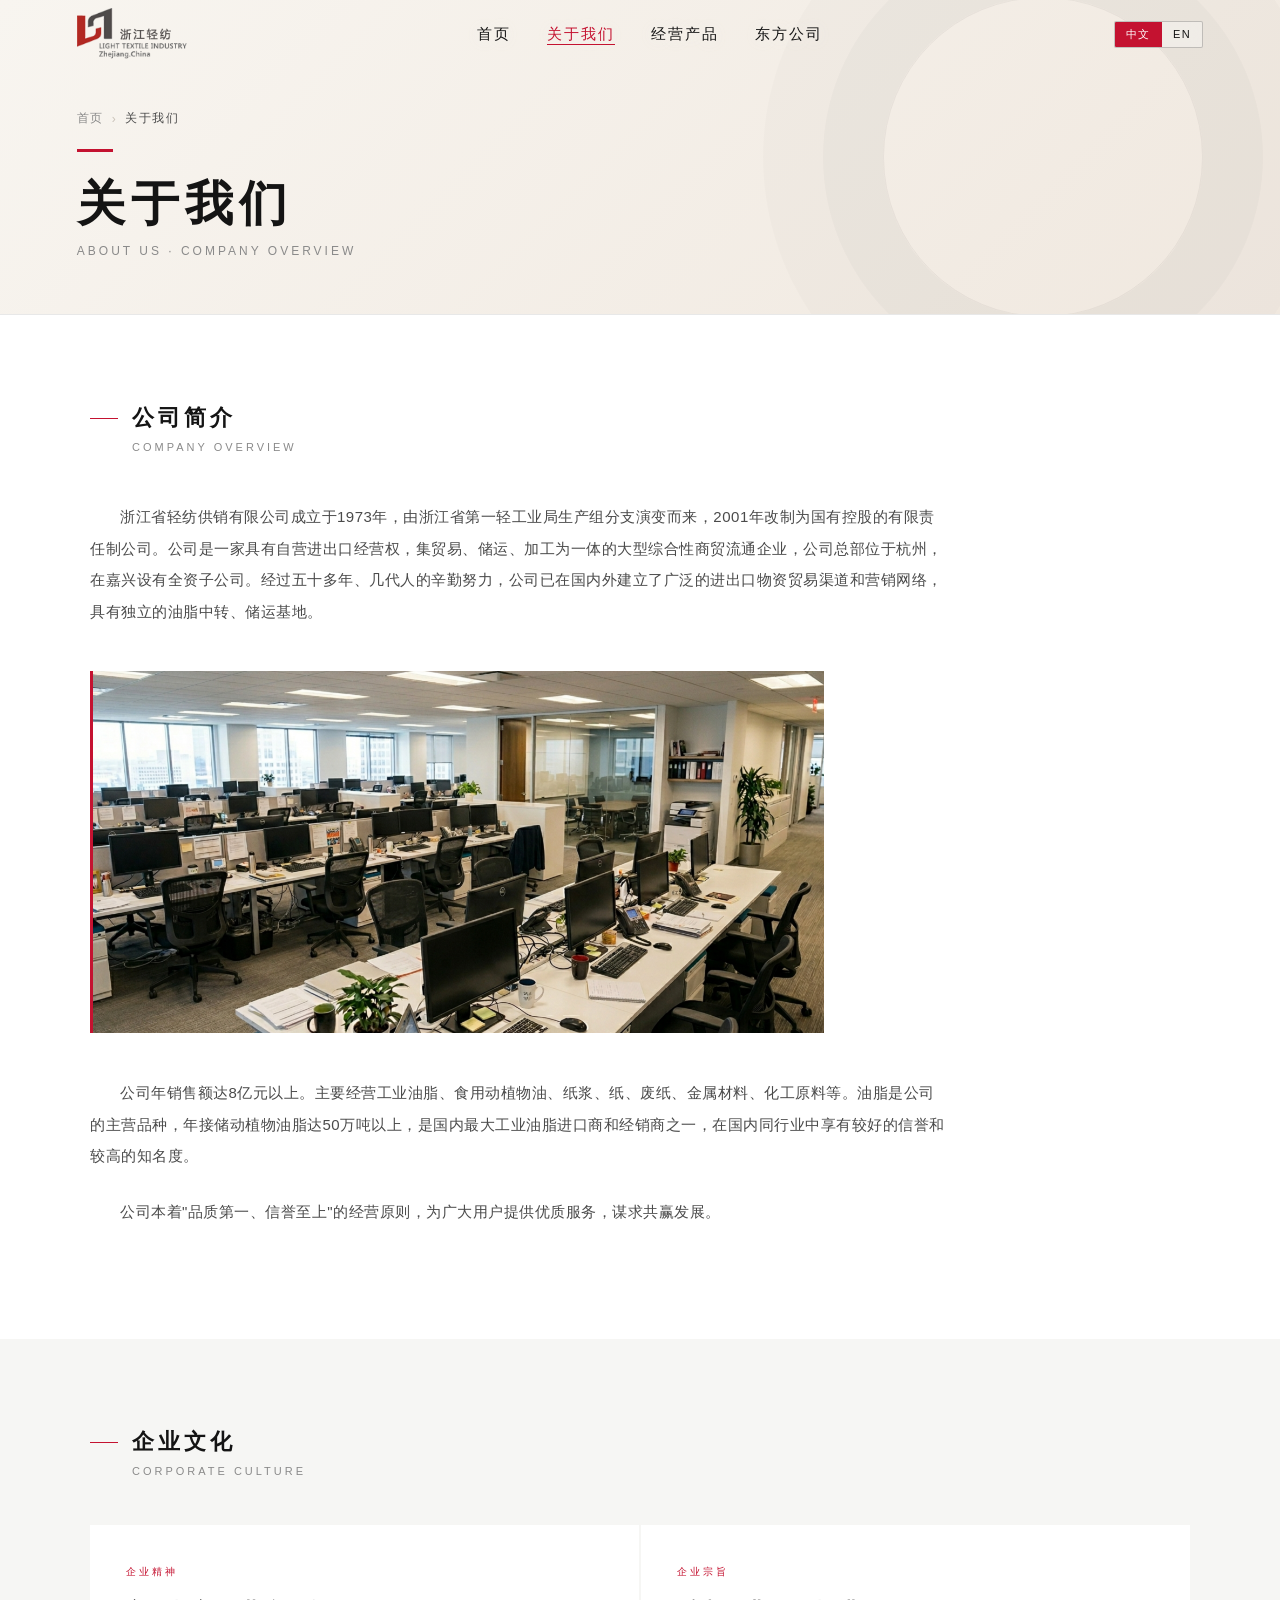
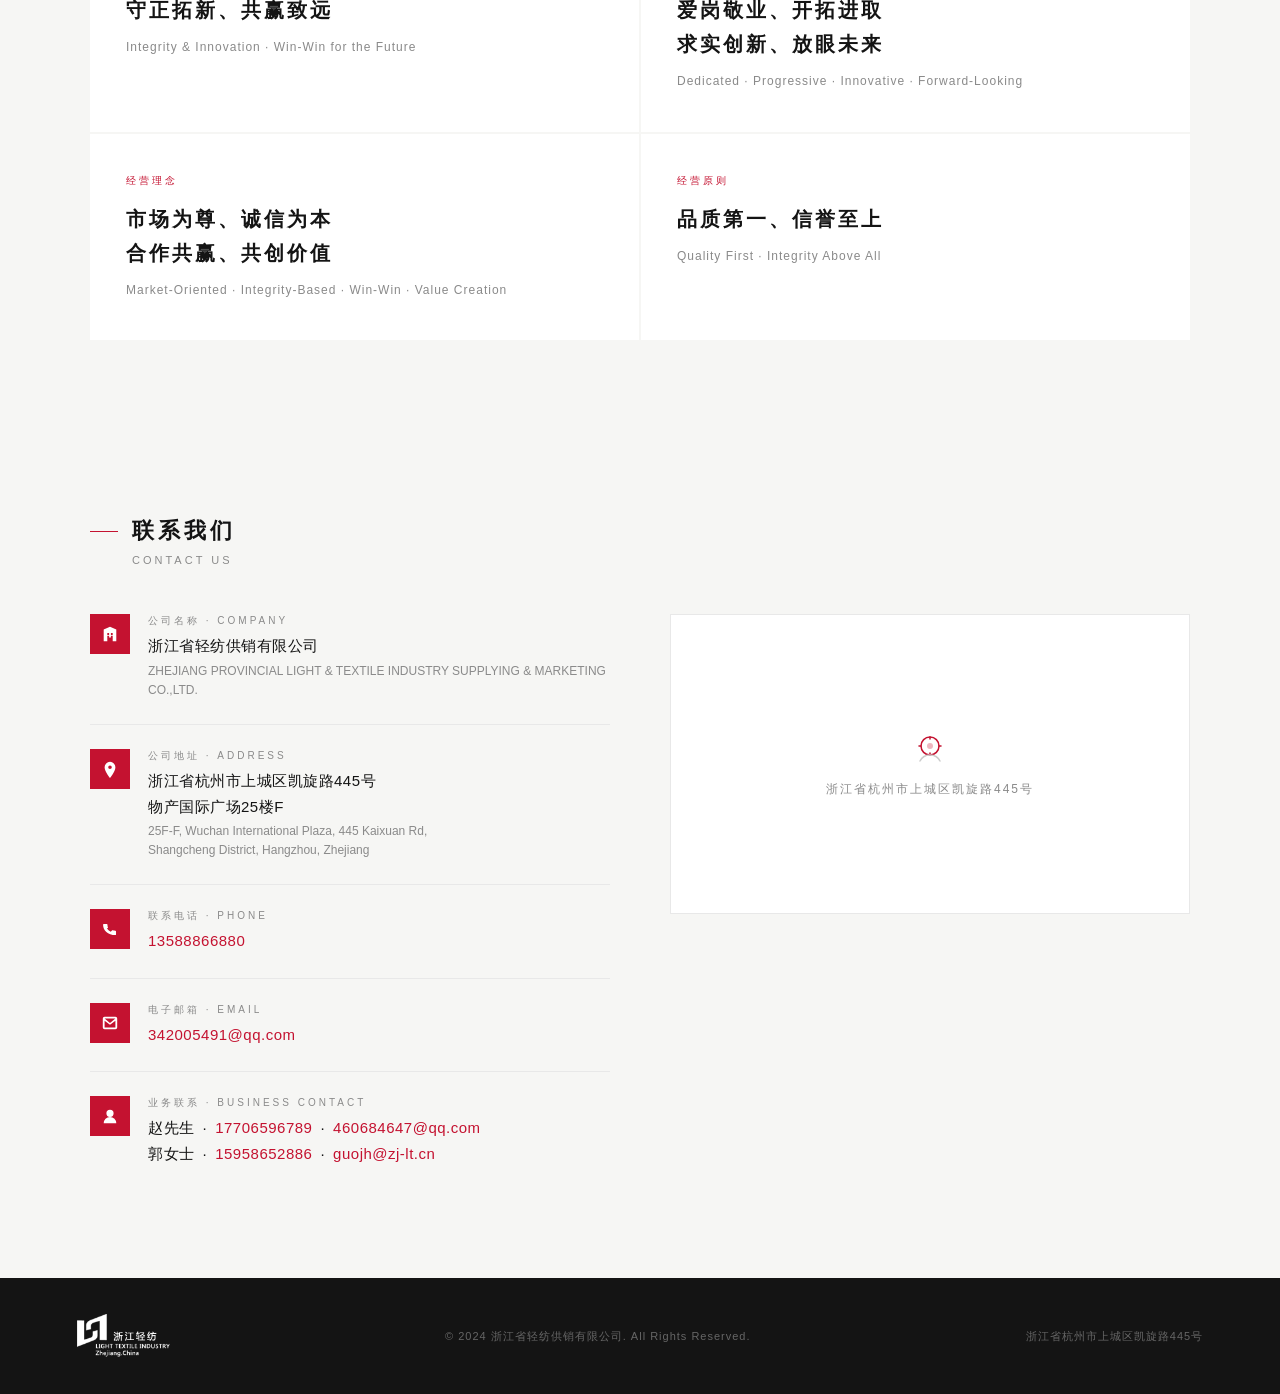
==== commit a107d682: "Temporarily hide history timeline section on about page Wrapped in HTML comment for easy restoration" ====
--- a/about.html
+++ b/about.html
@@ -105,7 +105,8 @@
   </div>
 </div>
 
-<!-- ════════════════════════════ 发展历程 ════════════════════════════ -->
+<!-- ════════════════════════════ 发展历程 (暂时隐藏，之后可能恢复) ════════════════════════════ -->
+<!--
 <div class="a-section" id="history">
   <div class="a-section-inner">
     <div class="a-head rv">
@@ -157,6 +158,7 @@
     </div>
   </div>
 </div>
+-->
 
 <!-- ════════════════════════════ 联系我们 ════════════════════════════ -->
 <div class="a-section a-section-alt" id="contact">
